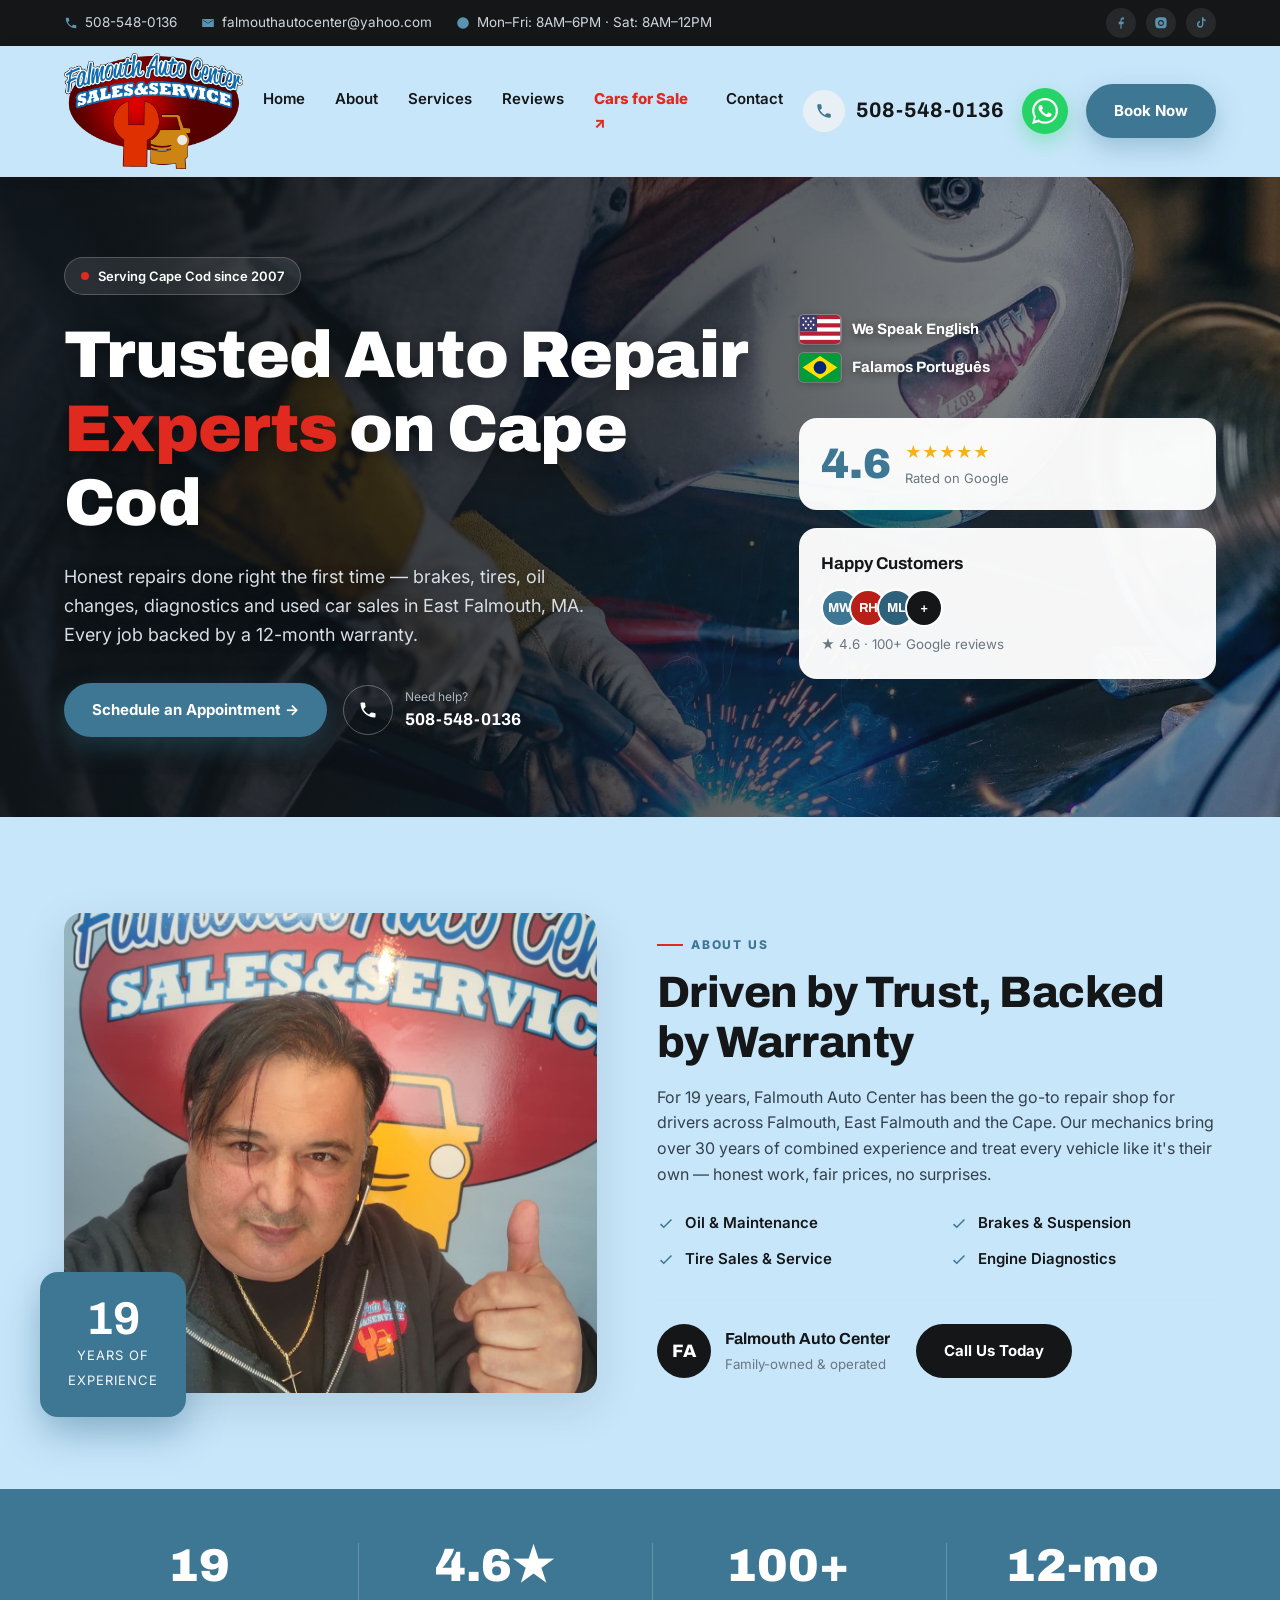
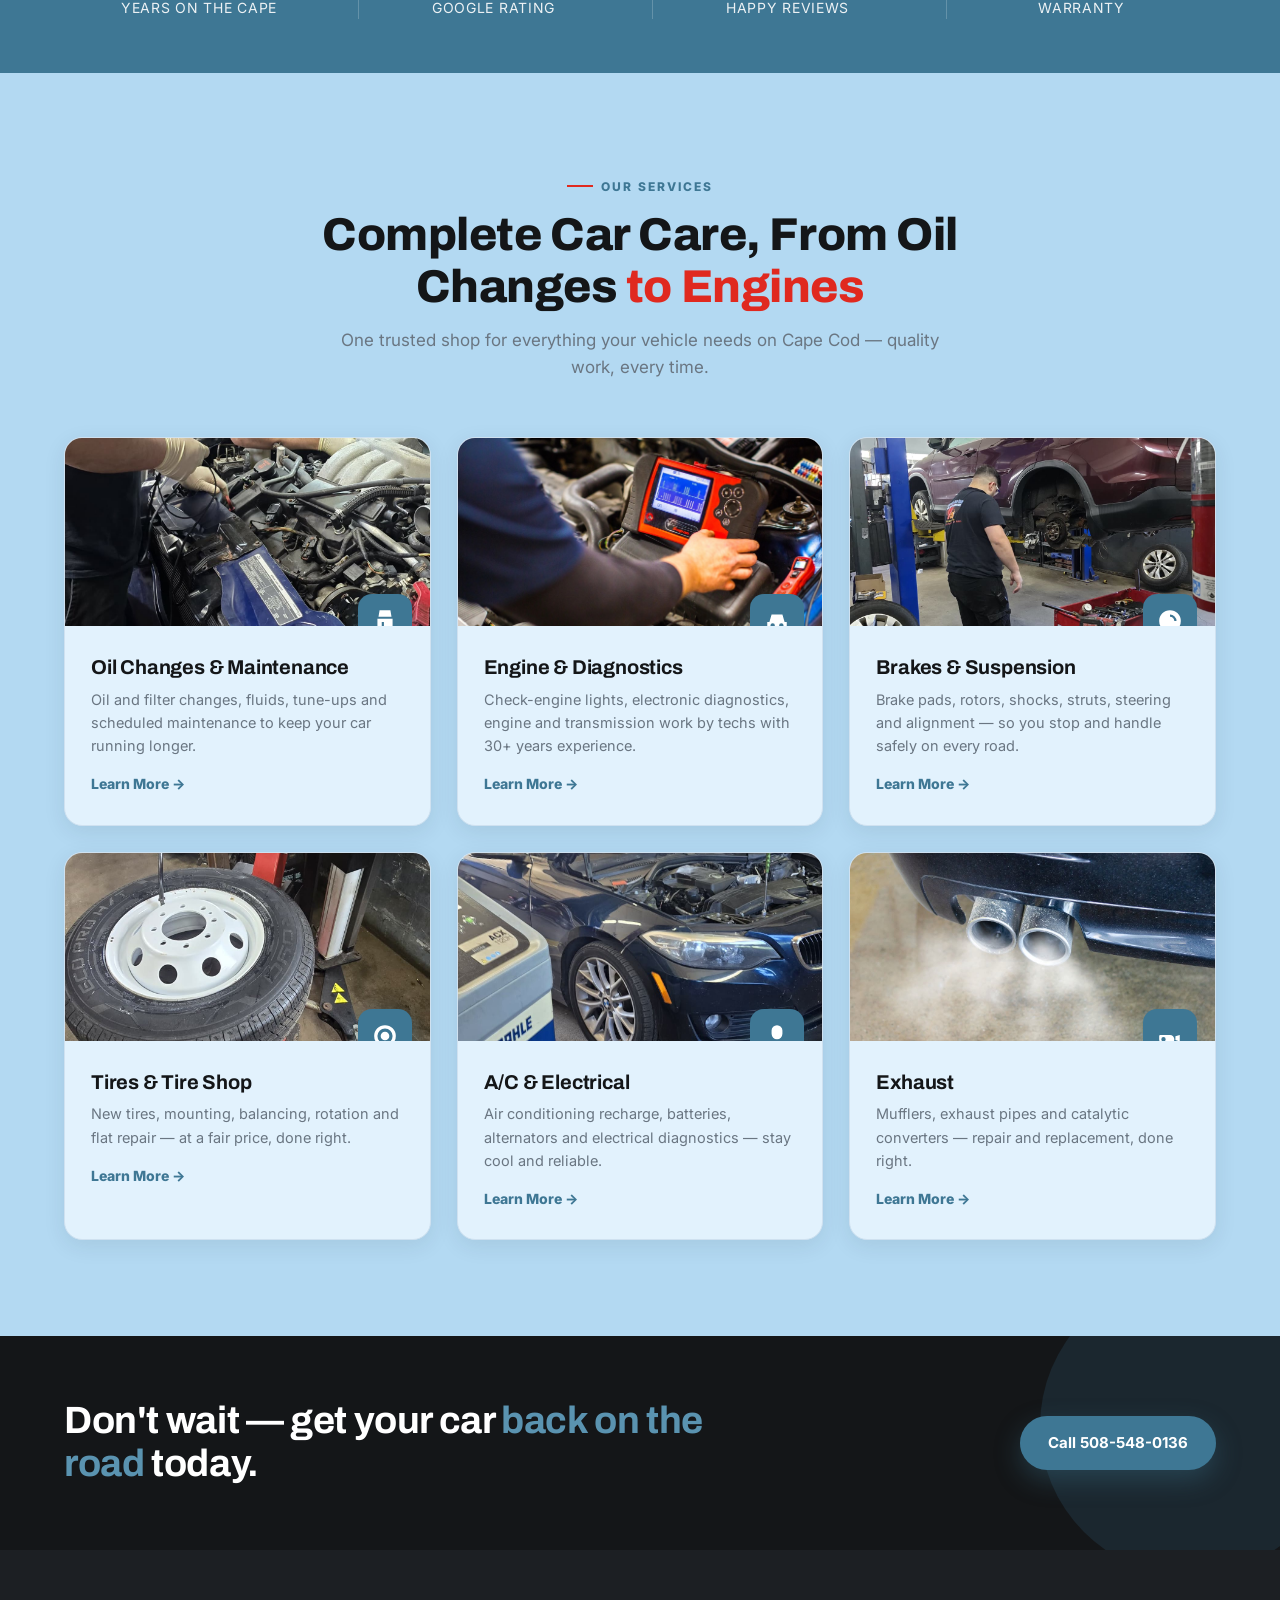
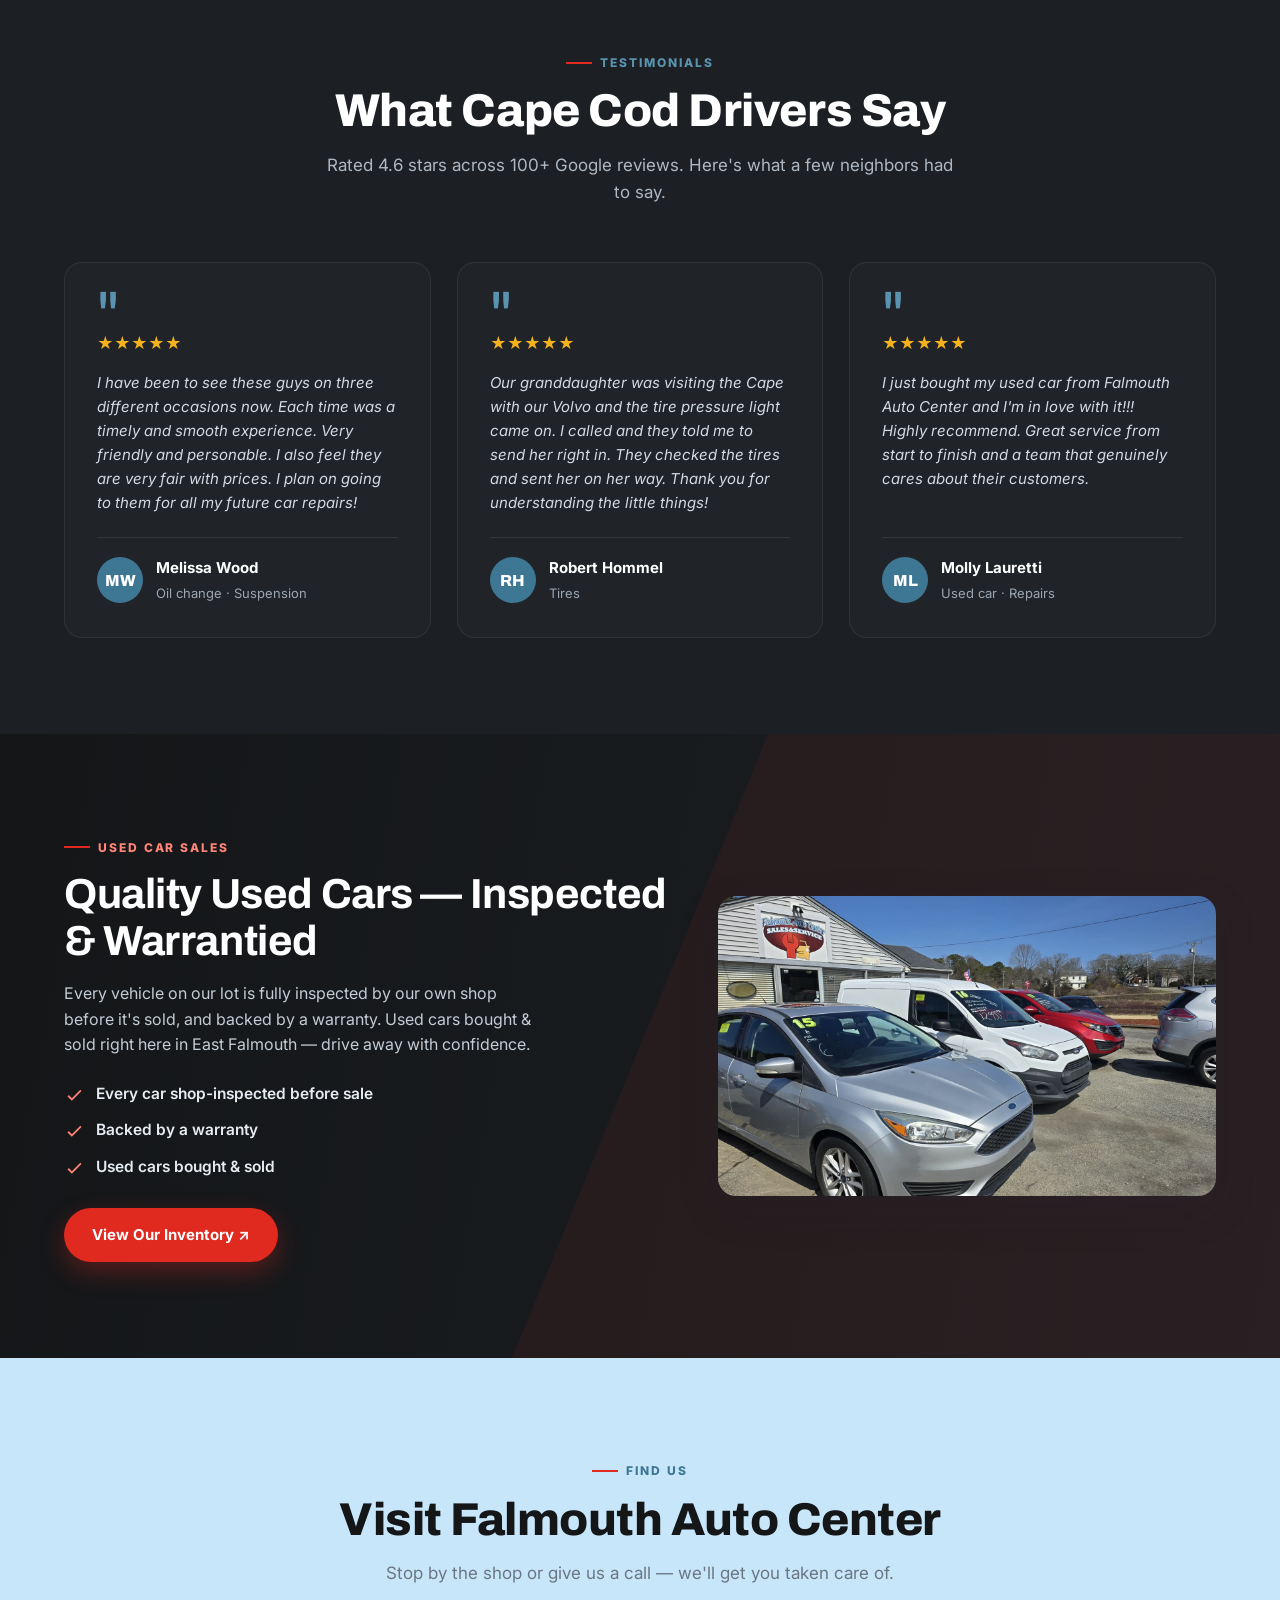
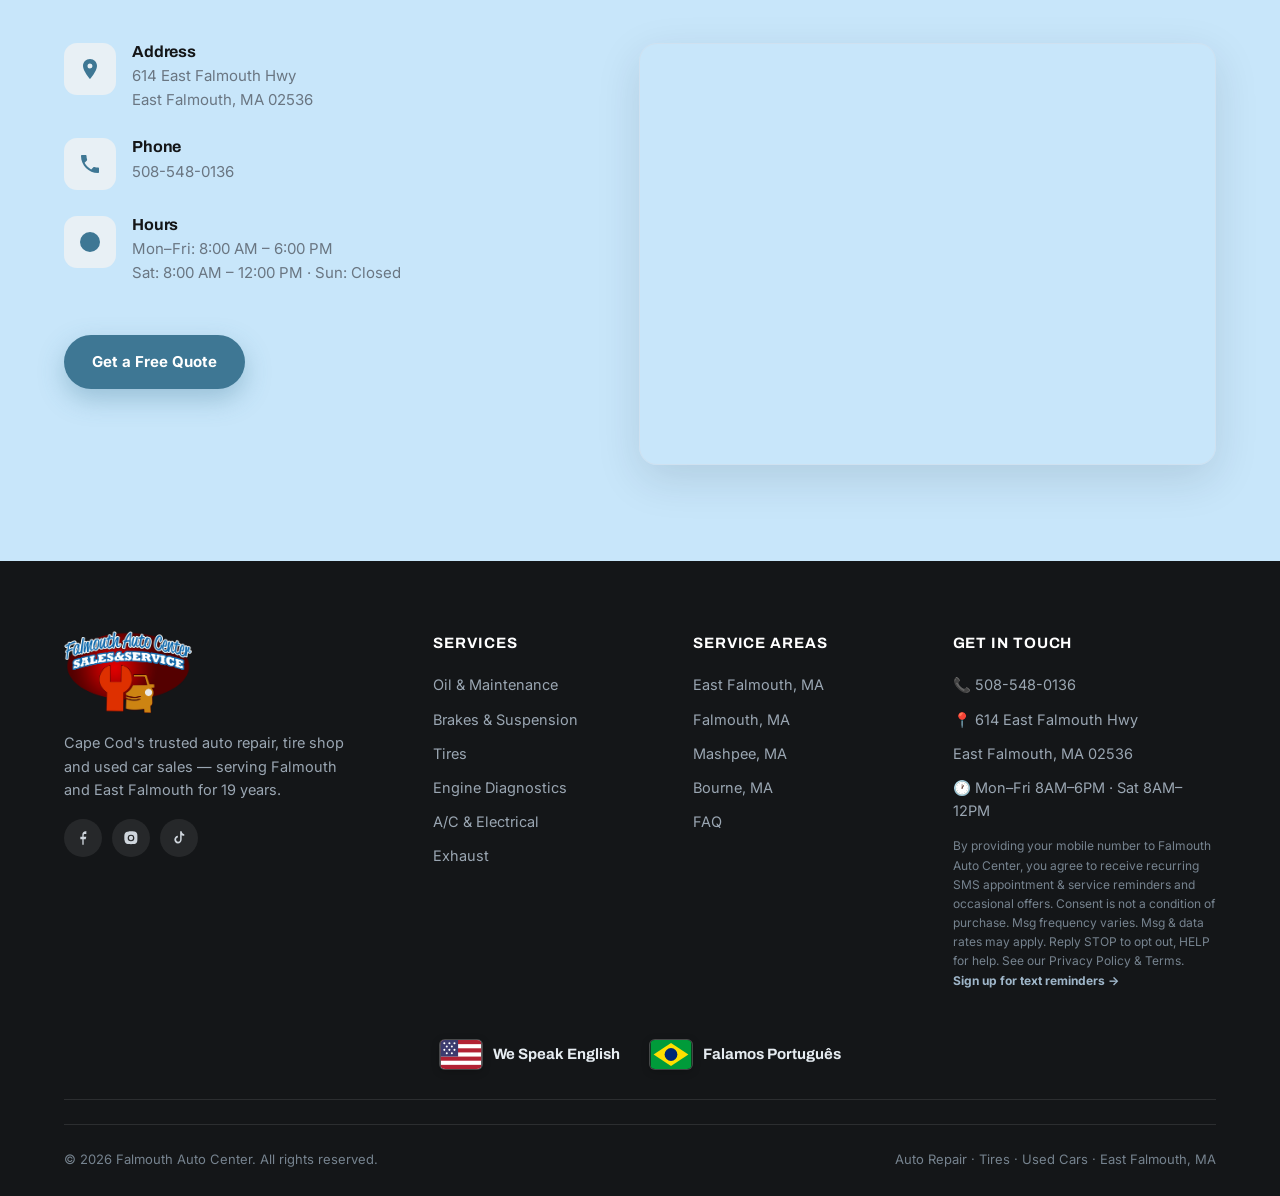
==== index.html @ c0f3a659 "feat: site completo — 6 paginas de servico + 4 de cidade + FAQ + schema/sameAs + menu mobile + redes" ====
<!DOCTYPE html>
<html lang="en">
<head>
<meta charset="UTF-8">
<meta name="viewport" content="width=device-width, initial-scale=1.0">
<title>Auto Repair in Falmouth & Cape Cod, MA | Falmouth Auto Center | Tires, Brakes, Oil Change</title>
<meta name="description" content="Trusted auto repair in East Falmouth, MA for 19 years. Brakes, tires, oil changes, engine diagnostics, A/C & used car sales. 4.6★ with 100+ reviews. Every repair backed by a 12-month warranty. Call 508-548-0136.">
<link rel="canonical" href="https://falmouthautocenter.com/">
<link rel="icon" type="image/png" href="/images/logo-old.png">
<link rel="apple-touch-icon" href="/images/logo-old.png">
<meta name="robots" content="index, follow">
<meta property="og:type" content="website">
<meta property="og:title" content="Falmouth Auto Center — Cape Cod's Trusted Auto Repair for 19 Years">
<meta property="og:description" content="Brakes, tires, oil changes, diagnostics & used cars in East Falmouth, MA. 4.6★, 100+ reviews, 12-month warranty.">
<meta property="og:image" content="https://falmouthautocenter.com/images/hero-engine.jpg">
<meta property="og:url" content="https://falmouthautocenter.com/">
<link rel="preconnect" href="https://fonts.googleapis.com">
<link rel="preconnect" href="https://fonts.gstatic.com" crossorigin>
<link href="https://fonts.googleapis.com/css2?family=Inter:wght@400;500;600;700&family=Archivo:wght@600;700;800;900&display=swap" rel="stylesheet">

<!-- Schema LocalBusiness/AutoRepair expandido. sameAs fica COMENTADO ate termos as URLs reais dos perfis. -->
<script type="application/ld+json">
{
  "@context": "https://schema.org",
  "@type": "AutoRepair",
  "@id": "https://falmouthautocenter.com/#business",
  "name": "Falmouth Auto Center",
  "legalName": "Falmouth Auto Center Inc",
  "url": "https://falmouthautocenter.com/",
  "logo": "https://falmouthautocenter.com/images/logo-old.png",
  "image": [
    "https://falmouthautocenter.com/images/shop-1.jpg",
    "https://falmouthautocenter.com/images/shop-2.jpg",
    "https://falmouthautocenter.com/images/hero-engine.jpg"
  ],
  "telephone": "+1-508-548-0136",
  "email": "falmouthautocenter@yahoo.com",
  "priceRange": "$$",
  "currenciesAccepted": "USD",
  "paymentAccepted": "Cash, Check, Credit Card",
  "address": {"@type":"PostalAddress","streetAddress":"614 East Falmouth Hwy","addressLocality":"East Falmouth","addressRegion":"MA","postalCode":"02536","addressCountry":"US"},
  "geo": {"@type":"GeoCoordinates","latitude":41.5762,"longitude":-70.5378},
  "hasMap": "https://www.google.com/maps?q=614+East+Falmouth+Hwy,+East+Falmouth,+MA+02536",
  "areaServed": [
    {"@type":"City","name":"East Falmouth"},
    {"@type":"City","name":"Falmouth"},
    {"@type":"City","name":"Mashpee"},
    {"@type":"City","name":"Bourne"},
    {"@type":"AdministrativeArea","name":"Cape Cod"}
  ],
  "openingHoursSpecification": [
    {"@type":"OpeningHoursSpecification","dayOfWeek":["Monday","Tuesday","Wednesday","Thursday","Friday"],"opens":"08:00","closes":"18:00"},
    {"@type":"OpeningHoursSpecification","dayOfWeek":"Saturday","opens":"08:00","closes":"12:00"}
  ],
  "aggregateRating": {"@type":"AggregateRating","ratingValue":"4.6","reviewCount":"100","bestRating":"5","worstRating":"1"},
  "sameAs": ["https://www.facebook.com/profile.php?id=100063505214688","https://www.instagram.com/falmouthautocenter/","https://www.tiktok.com/@falmouthautocenter"],
  "makesOffer": [
    {"@type":"Offer","itemOffered":{"@type":"Service","name":"Oil Changes & Maintenance","url":"https://falmouthautocenter.com/services/oil-change-maintenance"}},
    {"@type":"Offer","itemOffered":{"@type":"Service","name":"Engine & Diagnostics","url":"https://falmouthautocenter.com/services/engine-diagnostics"}},
    {"@type":"Offer","itemOffered":{"@type":"Service","name":"Brake & Suspension Repair","url":"https://falmouthautocenter.com/services/brakes-suspension"}},
    {"@type":"Offer","itemOffered":{"@type":"Service","name":"Tires & Tire Shop","url":"https://falmouthautocenter.com/services/tires"}},
    {"@type":"Offer","itemOffered":{"@type":"Service","name":"A/C & Electrical","url":"https://falmouthautocenter.com/services/ac-electrical"}},
    {"@type":"Offer","itemOffered":{"@type":"Service","name":"Exhaust Repair","url":"https://falmouthautocenter.com/services/exhaust"}}
  ]
}
</script>

<style>
  :root{
    --steel:#3e7794; --steel-d:#2f6079; --steel-l:#5a93b0; --steel-soft:#e8f0f5;
    --ink:#141618; --ink-2:#1c1f23; --panel:#202428;
    --red:#e0291f; --red-d:#b81f17;
    --txt:#33404d; --mut:#6a7682; --line:#cfe1f0; --soft:#b3d9f2; --bg:#c8e6fa;
    --gold:#f6b21b;
    --shadow:0 14px 44px rgba(20,40,55,.13); --shadow-sm:0 6px 22px rgba(20,40,55,.09);
    --r:18px;
  }
  *{box-sizing:border-box;margin:0;padding:0}
  html{scroll-behavior:smooth}
  body{font-family:'Inter',-apple-system,Segoe UI,Roboto,Arial,sans-serif;color:var(--txt);line-height:1.6;background:var(--bg)}
  h1,h2,h3,h4{font-family:'Archivo','Inter',sans-serif;color:var(--ink);line-height:1.12;letter-spacing:-.01em}
  a{color:inherit;text-decoration:none}
  img{max-width:100%;display:block}
  .wrap{max-width:1200px;margin:0 auto;padding:0 24px}
  .btn{display:inline-flex;align-items:center;gap:9px;font-weight:700;font-size:15px;padding:15px 28px;border-radius:50px;cursor:pointer;border:none;transition:.2s;white-space:nowrap}
  .btn-steel{background:var(--steel);color:#fff;box-shadow:0 10px 26px rgba(62,119,148,.34)}
  .btn-steel:hover{background:var(--steel-d);transform:translateY(-2px)}
  .btn-red{background:var(--red);color:#fff;box-shadow:0 10px 26px rgba(224,41,31,.32)}
  .btn-red:hover{background:var(--red-d);transform:translateY(-2px)}
  .btn-ghost{background:transparent;color:#fff;border:1.5px solid rgba(255,255,255,.45)}
  .btn-ghost:hover{background:#fff;color:var(--ink)}
  .btn-dark{background:var(--ink);color:#fff}
  .btn-dark:hover{background:var(--ink-2);transform:translateY(-2px)}
  .eyebrow{display:inline-flex;align-items:center;gap:8px;color:var(--steel);font-weight:800;font-size:12px;letter-spacing:.16em;text-transform:uppercase;margin-bottom:14px}
  .eyebrow::before{content:"";width:26px;height:2px;background:var(--red);display:inline-block}
  section{padding:96px 0}
  .sec-head{max-width:640px;margin:0 auto 56px;text-align:center}
  .sec-head .eyebrow{justify-content:center}
  .sec-head h2{font-size:clamp(30px,4.2vw,46px);font-weight:800;margin-bottom:14px}
  .sec-head p{color:var(--mut);font-size:17px}
  .hl{color:var(--red)}

  /* TOP BAR */
  .topbar{background:var(--ink);color:#cfd6dd;font-size:13.5px}
  .topbar .wrap{display:flex;justify-content:space-between;align-items:center;height:46px;flex-wrap:wrap}
  .topbar .tb-left{display:flex;gap:24px;align-items:center;flex-wrap:wrap}
  .topbar a{display:flex;align-items:center;gap:7px}
  .topbar a:hover{color:#fff}
  .topbar svg{fill:var(--steel-l)}
  .topbar .tb-right{display:flex;gap:10px}
  .topbar .tb-right a{width:30px;height:30px;border-radius:50%;background:rgba(255,255,255,.08);justify-content:center}
  .topbar .tb-right a:hover{background:var(--steel)}
  .lang-stack{display:flex;flex-direction:column;gap:9px;margin-bottom:18px}
  .lang{display:inline-flex;align-items:center;gap:11px;font-weight:700;font-size:15px;font-family:'Archivo','Inter',sans-serif}
  .lang .flag{width:42px;height:29px;border-radius:5px;display:block;box-shadow:0 2px 8px rgba(0,0,0,.25),0 0 0 1px rgba(255,255,255,.25);flex-shrink:0}
  .hero-langs .lang{color:#fff;text-shadow:0 2px 10px rgba(0,0,0,.5)}
  .foot-langs{display:flex;gap:30px;justify-content:center;flex-wrap:wrap;padding:6px 0 30px;border-bottom:1px solid rgba(255,255,255,.1);margin-bottom:24px}
  .foot-langs .lang{color:#e6ecf1}

  /* HEADER */
  header{position:sticky;top:0;z-index:60;background:var(--bg);border-bottom:1px solid var(--line);box-shadow:0 2px 16px rgba(20,40,55,.04)}
  .nav{display:flex;align-items:center;justify-content:space-between;height:130px;gap:20px}
  .brand img{height:116px;width:auto}
  .nav-links{display:flex;gap:30px;font-weight:600;font-size:15px}
  .nav-links a{color:var(--ink);transition:.15s;position:relative}
  .nav-links a:hover{color:var(--steel)}
  .nav-links a.sale{color:var(--red);font-weight:800}
  .nav-cta{display:flex;align-items:center;gap:18px}
  .phone-top{display:flex;align-items:center;gap:11px}
  .phone-top .pi{width:42px;height:42px;border-radius:50%;background:var(--steel-soft);display:flex;align-items:center;justify-content:center}
  .phone-top .pi svg{fill:var(--steel)}
  .phone-top b{color:var(--ink);font-size:21px;font-family:'Archivo';white-space:nowrap}
  .wa-btn{display:flex;align-items:center;justify-content:center;width:46px;height:46px;border-radius:50%;background:#25d366;box-shadow:0 8px 20px rgba(37,211,102,.35);transition:.2s;flex-shrink:0}
  .wa-btn:hover{background:#1ebe5b;transform:translateY(-2px)}
  .wa-btn svg{fill:#fff;width:26px;height:26px}

  /* HAMBURGER + MOBILE MENU */
  .burger{display:none;flex-direction:column;gap:5px;background:none;border:none;cursor:pointer;padding:9px;margin-left:4px}
  .burger span{width:26px;height:3px;background:var(--ink);border-radius:2px;transition:.25s}
  .burger[aria-expanded="true"] span:nth-child(1){transform:translateY(8px) rotate(45deg)}
  .burger[aria-expanded="true"] span:nth-child(2){opacity:0}
  .burger[aria-expanded="true"] span:nth-child(3){transform:translateY(-8px) rotate(-45deg)}
  .mobile-menu{display:none;flex-direction:column;background:var(--bg);border-top:1px solid var(--line);padding:8px 24px 20px}
  .mobile-menu a{padding:14px 2px;font-weight:600;font-size:16px;color:var(--ink);border-bottom:1px solid var(--line)}
  .mobile-menu a.sale{color:var(--red);font-weight:800}
  .mobile-menu a.btn{border-bottom:none;justify-content:center;margin-top:14px;color:#fff}
  .mobile-menu.open{display:flex}

  /* HERO */
  .hero{position:relative;background:var(--ink);color:#fff;overflow:hidden;padding:0}
  .hero-bg{position:absolute;inset:0;background:url('images/hero-engine.jpg') center/cover no-repeat}
  .hero-bg::after{content:"";position:absolute;inset:0;background:linear-gradient(95deg,rgba(15,20,24,.92) 0%,rgba(15,20,24,.74) 48%,rgba(15,20,24,.40) 100%)}
  .hero .wrap{position:relative;z-index:2;display:grid;grid-template-columns:1.25fr .75fr;gap:40px;align-items:center;min-height:640px;padding-top:70px;padding-bottom:70px}
  .hero-badge{display:inline-flex;align-items:center;gap:9px;background:rgba(255,255,255,.1);border:1px solid rgba(255,255,255,.2);padding:8px 16px;border-radius:50px;font-size:13px;font-weight:600;margin-bottom:24px}
  .hero-badge .dot{width:8px;height:8px;border-radius:50%;background:var(--red)}
  .hero h1{color:#fff;font-size:clamp(38px,5.6vw,66px);font-weight:900;margin-bottom:22px;text-shadow:0 4px 20px rgba(0,0,0,.4)}
  .hero p.lead{font-size:18px;color:#d7dee5;max-width:540px;margin-bottom:34px;text-shadow:0 2px 12px rgba(0,0,0,.4)}
  .hero-actions{display:flex;gap:16px;align-items:center;flex-wrap:wrap}
  .hero-help{display:flex;align-items:center;gap:12px}
  .hero-help .pi{width:50px;height:50px;border-radius:50%;border:1.5px solid rgba(255,255,255,.3);display:flex;align-items:center;justify-content:center}
  .hero-help .pi svg{fill:#fff}
  .hero-help small{display:block;color:#aeb8c2;font-size:12px}
  .hero-help b{display:block;color:#fff;font-size:17px;font-family:'Archivo'}
  .hero-cards{display:flex;flex-direction:column;gap:18px}
  .float-card{background:rgba(255,255,255,.96);color:var(--ink);border-radius:var(--r);padding:22px;box-shadow:var(--shadow)}
  .fc-rating{display:flex;align-items:center;gap:14px}
  .fc-rating .big{font-family:'Archivo';font-size:42px;font-weight:900;color:var(--steel);line-height:1}
  .fc-rating .stars{color:var(--gold);font-size:16px}
  .fc-rating small{color:var(--mut);font-size:13px;display:block;margin-top:2px}
  .fc-happy b{font-family:'Archivo';font-size:17px}
  .fc-avatars{display:flex;margin:12px 0 4px}
  .fc-avatars span{width:38px;height:38px;border-radius:50%;border:2px solid #fff;margin-left:-10px;display:flex;align-items:center;justify-content:center;color:#fff;font-weight:700;font-size:13px;font-family:'Archivo'}
  .fc-avatars span:first-child{margin-left:0}

  /* ABOUT */
  .about-grid{display:grid;grid-template-columns:1fr 1.05fr;gap:60px;align-items:center}
  .about-img-wrap{position:relative}
  .about-img-wrap img{border-radius:var(--r);width:100%;height:480px;object-fit:cover;box-shadow:var(--shadow)}
  .exp-badge{position:absolute;left:-24px;bottom:-24px;background:var(--steel);color:#fff;border-radius:var(--r);padding:24px 28px;text-align:center;box-shadow:0 16px 38px rgba(62,119,148,.45)}
  .exp-badge b{font-family:'Archivo';font-size:46px;display:block;line-height:1}
  .exp-badge span{font-size:13px;text-transform:uppercase;letter-spacing:.08em;opacity:.95}
  .about-txt h2{font-size:clamp(30px,3.8vw,44px);font-weight:800;margin-bottom:18px}
  .about-txt>p{color:var(--txt);margin-bottom:24px;font-size:16px}
  .feat-2col{display:grid;grid-template-columns:1fr 1fr;gap:12px 28px;margin-bottom:28px}
  .feat-2col li{display:flex;align-items:center;gap:10px;list-style:none;font-weight:600;color:var(--ink);font-size:15px}
  .feat-2col svg{fill:var(--steel);flex-shrink:0}
  .about-foot{display:flex;align-items:center;gap:26px;flex-wrap:wrap;padding-top:24px;border-top:1px solid var(--line)}
  .owner{display:flex;align-items:center;gap:14px}
  .owner .oi{width:54px;height:54px;border-radius:50%;background:var(--ink);color:#fff;display:flex;align-items:center;justify-content:center;font-family:'Archivo';font-weight:800;font-size:18px}
  .owner b{display:block;color:var(--ink);font-family:'Archivo'}
  .owner small{color:var(--mut)}

  /* STATS */
  .stats{background:var(--steel);color:#fff;padding:54px 0}
  .stats .wrap{display:grid;grid-template-columns:repeat(4,1fr);gap:24px;text-align:center}
  .stats .s b{font-family:'Archivo';font-size:46px;font-weight:900;display:block;line-height:1}
  .stats .s span{font-size:14px;opacity:.9;margin-top:8px;display:block;text-transform:uppercase;letter-spacing:.05em}
  .stats .s+.s{border-left:1px solid rgba(255,255,255,.2)}

  /* SERVICES */
  .services{background:var(--soft)}
  .grid-3{display:grid;grid-template-columns:repeat(auto-fit,minmax(330px,1fr));gap:26px}
  .svc{background:#e2f2fd;border-radius:var(--r);overflow:hidden;box-shadow:var(--shadow-sm);transition:.22s;border:1px solid var(--line)}
  .svc:hover{transform:translateY(-7px);box-shadow:var(--shadow);border-color:transparent}
  .svc .ph{height:188px;background:var(--steel-soft);position:relative;overflow:hidden}
  .svc .ph img{width:100%;height:100%;object-fit:cover;transition:.4s}
  .svc:hover .ph img{transform:scale(1.06)}
  .svc .ph .ic{position:absolute;right:18px;bottom:-22px;width:54px;height:54px;border-radius:14px;background:var(--steel);display:flex;align-items:center;justify-content:center;box-shadow:0 8px 20px rgba(62,119,148,.4)}
  .svc .ph .ic svg{fill:#fff;width:26px;height:26px}
  .svc .bd{padding:30px 26px 28px}
  .svc h3{font-size:20px;margin-bottom:9px}
  .svc p{color:var(--mut);font-size:14.5px;margin-bottom:14px}
  .svc .more{color:var(--steel);font-weight:800;font-size:14px;display:inline-flex;align-items:center;gap:6px}
  .svc.noimg .bd{padding-top:30px}
  .svc-icon{display:grid;grid-template-columns:repeat(3,1fr);gap:26px;margin-top:26px}
  .svc-mini{background:#fff;border:1px solid var(--line);border-radius:var(--r);padding:28px;display:flex;gap:16px;align-items:flex-start;transition:.2s}
  .svc-mini:hover{box-shadow:var(--shadow-sm);transform:translateY(-4px)}
  .svc-mini .mi{width:50px;height:50px;border-radius:12px;background:var(--steel-soft);display:flex;align-items:center;justify-content:center;flex-shrink:0}
  .svc-mini .mi svg{fill:var(--steel);width:26px;height:26px}
  .svc-mini h3{font-size:18px;margin-bottom:6px}
  .svc-mini p{color:var(--mut);font-size:14px}

  /* CTA BAND */
  .cta-band{background:var(--ink);color:#fff;position:relative;overflow:hidden}
  .cta-band::before{content:"";position:absolute;right:-60px;top:-60px;width:300px;height:300px;border-radius:50%;background:var(--steel);opacity:.18}
  .cta-band .wrap{position:relative;z-index:2;display:flex;justify-content:space-between;align-items:center;gap:30px;flex-wrap:wrap}
  .cta-band h2{color:#fff;font-size:clamp(26px,3.4vw,38px);max-width:640px}
  .cta-band .hl{color:var(--steel-l)}

  /* REVIEWS */
  .reviews{background:var(--ink-2);color:#fff}
  .reviews h2{color:#fff}
  .reviews .sec-head p{color:#aeb8c2}
  .rev-grid{display:grid;grid-template-columns:repeat(3,1fr);gap:26px}
  .rev{background:var(--panel);border:1px solid rgba(255,255,255,.07);border-radius:var(--r);padding:32px;display:flex;flex-direction:column}
  .rev .q{color:var(--steel-l);font-family:'Archivo';font-size:60px;line-height:.6;height:30px}
  .rev .stars{color:var(--gold);margin:6px 0 14px}
  .rev p{color:#d3dae2;font-size:15px;font-style:italic;margin-bottom:22px;flex:1}
  .rev .who{display:flex;align-items:center;gap:13px;border-top:1px solid rgba(255,255,255,.08);padding-top:18px}
  .rev .av{width:46px;height:46px;border-radius:50%;background:var(--steel);color:#fff;display:flex;align-items:center;justify-content:center;font-weight:800;font-family:'Archivo'}
  .rev .who b{display:block;color:#fff;font-size:15px}
  .rev .who small{color:#9aa6b2;font-size:13px}

  /* CARS FOR SALE BANNER */
  .sale-band{background:linear-gradient(100deg,var(--ink),var(--ink-2));color:#fff;position:relative;overflow:hidden}
  .sale-band .wrap{display:grid;grid-template-columns:1.1fr .9fr;gap:46px;align-items:center}
  .sale-band .stripe{position:absolute;inset:0;background:var(--red);opacity:.07;clip-path:polygon(60% 0,100% 0,100% 100%,40% 100%)}
  .sale-txt{position:relative;z-index:2}
  .sale-txt .eyebrow{color:#ff8478}
  .sale-txt .eyebrow::before{background:var(--red)}
  .sale-txt h2{color:#fff;font-size:clamp(28px,3.6vw,42px);margin-bottom:16px}
  .sale-txt p{color:#c3ccd5;font-size:16px;margin-bottom:24px;max-width:480px}
  .sale-feats{list-style:none;margin:0 0 28px;padding:0}
  .sale-feats li{display:flex;align-items:center;gap:11px;color:#e6ecf1;font-weight:600;font-size:15.5px;margin-bottom:12px}
  .sale-feats svg{fill:#ff8478;flex-shrink:0;width:21px;height:21px}
  .sale-img{position:relative;z-index:2}
  .sale-img img{border-radius:var(--r);height:300px;width:100%;object-fit:cover;box-shadow:var(--shadow)}

  /* CONTACT */
  .contact-grid{display:grid;grid-template-columns:1fr 1.1fr;gap:50px}
  .info-row{display:flex;gap:16px;margin-bottom:26px}
  .info-row .ic{width:52px;height:52px;border-radius:13px;background:var(--steel-soft);display:flex;align-items:center;justify-content:center;flex-shrink:0}
  .info-row .ic svg{fill:var(--steel)}
  .info-row h4{font-size:16px;color:var(--ink);margin-bottom:3px}
  .info-row p,.info-row a{color:var(--mut);font-size:15px}
  .info-row a:hover{color:var(--steel)}
  .map-box{border-radius:var(--r);overflow:hidden;box-shadow:var(--shadow);min-height:420px;border:1px solid var(--line)}
  .map-box iframe{width:100%;height:100%;min-height:420px;border:0;display:block}
  .hours-note{background:#fff7ed;border:1px solid #fde4c4;color:#92400e;font-size:13px;padding:10px 14px;border-radius:10px;margin-top:14px}

  /* FOOTER */
  footer{background:var(--ink);color:#9aa6b2;padding:70px 0 26px;font-size:14.5px}
  .foot-grid{display:grid;grid-template-columns:1.5fr 1fr 1fr 1.2fr;gap:40px;margin-bottom:44px}
  .foot-brand img{height:82px;margin-bottom:18px}
  .foot-brand p{max-width:280px}
  .foot-social{display:flex;gap:10px;margin-top:18px}
  .foot-social a{width:38px;height:38px;border-radius:50%;background:rgba(255,255,255,.08);display:flex;align-items:center;justify-content:center}
  .foot-social a:hover{background:var(--steel)}
  .foot-social svg{fill:#cfd6dd}
  footer h5{color:#fff;font-size:15px;text-transform:uppercase;letter-spacing:.06em;margin-bottom:18px;font-family:'Archivo'}
  footer ul{list-style:none}
  footer ul li{margin-bottom:11px}
  footer a:hover{color:#fff}
  footer .sale-link{color:#ff8478;font-weight:700}
  .foot-bottom{border-top:1px solid rgba(255,255,255,.1);padding-top:24px;display:flex;justify-content:space-between;flex-wrap:wrap;gap:10px;font-size:13px;color:#76838f}
  .sms-note{font-size:12px;color:#76838f;margin-top:14px;max-width:300px}

  @media(max-width:980px){
    .nav-links{display:none}
    .burger{display:flex}
    .nav{height:96px}
    .brand img{height:76px}
    .hero .wrap{grid-template-columns:1fr;min-height:auto}
    .hero-cards{flex-direction:row;flex-wrap:wrap}
    .float-card{flex:1;min-width:220px}
    .about-grid,.contact-grid,.sale-band .wrap{grid-template-columns:1fr;gap:40px}
    .exp-badge{left:auto;right:20px;bottom:-20px}
    .grid-3,.svc-icon,.rev-grid{grid-template-columns:1fr 1fr}
    .stats .wrap{grid-template-columns:1fr 1fr;gap:34px 24px}
    .stats .s+.s{border-left:none}
    .foot-grid{grid-template-columns:1fr 1fr}
    section{padding:68px 0}
  }
  @media(max-width:620px){
    .topbar .tb-left{gap:14px;font-size:12px}
    .nav-cta .phone-top b{font-size:18px}
    .grid-3,.svc-icon,.rev-grid,.foot-grid{grid-template-columns:1fr}
    .stats .wrap{grid-template-columns:1fr 1fr}
    .cta-band .wrap{flex-direction:column;text-align:center}
  }
</style>
</head>
<body>

<!-- TOP BAR -->
<div class="topbar">
  <div class="wrap">
    <div class="tb-left">
      <a href="tel:+15085480136"><svg width="14" height="14" viewBox="0 0 24 24"><path d="M6.6 10.8c1.4 2.8 3.8 5.1 6.6 6.6l2.2-2.2c.3-.3.7-.4 1-.2 1.1.4 2.3.6 3.6.6.6 0 1 .4 1 1V20c0 .6-.4 1-1 1C10.6 21 3 13.4 3 4c0-.6.4-1 1-1h3.5c.6 0 1 .4 1 1 0 1.2.2 2.4.6 3.6.1.4 0 .8-.2 1l-2.3 2.2z"/></svg> 508-548-0136</a>
      <a href="mailto:falmouthautocenter@yahoo.com"><svg width="14" height="14" viewBox="0 0 24 24"><path d="M3 5h18a1 1 0 011 1v12a1 1 0 01-1 1H3a1 1 0 01-1-1V6a1 1 0 011-1zm9 7L4 7v1l8 5 8-5V7l-8 5z"/></svg> falmouthautocenter@yahoo.com</a>
      <span style="display:flex;align-items:center;gap:7px"><svg width="14" height="14" viewBox="0 0 24 24" fill="#5a93b0"><path d="M12 2a10 10 0 100 20 10 10 0 000-20zm1 10V6h-2v7l5 3 1-1.7-4-2.3z"/></svg> Mon–Fri: 8AM–6PM · Sat: 8AM–12PM</span>
    </div>
    <div class="tb-right">
      <a href="https://www.facebook.com/profile.php?id=100063505214688" target="_blank" rel="noopener" aria-label="Facebook"><svg width="14" height="14" viewBox="0 0 24 24" fill="#cfd6dd"><path d="M13 22v-8h3l1-4h-4V8c0-1 .3-2 2-2h2V2.2C18.5 2.1 17.3 2 16 2c-3 0-5 1.8-5 5.2V10H8v4h3v8z"/></svg></a>
      <a href="https://www.instagram.com/falmouthautocenter/" target="_blank" rel="noopener" aria-label="Instagram"><svg width="14" height="14" viewBox="0 0 24 24" fill="#cfd6dd"><path d="M12 2c2.7 0 3 0 4.1.1 1 0 1.7.2 2.3.5.6.2 1.1.5 1.6 1s.8 1 1 1.6c.3.6.5 1.3.5 2.3.1 1.1.1 1.4.1 4.1s0 3-.1 4.1c0 1-.2 1.7-.5 2.3-.2.6-.5 1.1-1 1.6s-1 .8-1.6 1c-.6.3-1.3.5-2.3.5-1.1.1-1.4.1-4.1.1s-3 0-4.1-.1c-1 0-1.7-.2-2.3-.5-.6-.2-1.1-.5-1.6-1s-.8-1-1-1.6c-.3-.6-.5-1.3-.5-2.3C2 15 2 14.7 2 12s0-3 .1-4.1c0-1 .2-1.7.5-2.3.2-.6.5-1.1 1-1.6s1-.8 1.6-1c.6-.3 1.3-.5 2.3-.5C9 2 9.3 2 12 2zm0 5a5 5 0 100 10 5 5 0 000-10zm0 8.2a3.2 3.2 0 110-6.4 3.2 3.2 0 010 6.4zM17.8 7a1.2 1.2 0 11-2.4 0 1.2 1.2 0 012.4 0z"/></svg></a>
      <a href="https://www.tiktok.com/@falmouthautocenter" target="_blank" rel="noopener" aria-label="TikTok"><svg width="14" height="14" viewBox="0 0 24 24" fill="#cfd6dd"><path d="M16 2c.3 2.3 1.6 4 3.9 4.2v2.6c-1.4 0-2.7-.4-3.9-1.1v6.6c0 3.3-2.4 5.9-5.6 5.9S5 17.6 5 14.3c0-3.1 2.3-5.6 5.3-5.8v2.7c-1.5.2-2.6 1.4-2.6 3.1 0 1.8 1.3 3.2 3 3.2s3-1.4 3-3.4V2h2.3z"/></svg></a>
    </div>
  </div>
</div>

<!-- HEADER -->
<header>
  <div class="wrap nav">
    <a href="/" class="brand"><img src="images/logo-old.png" alt="Falmouth Auto Center — Sales & Service logo"></a>
    <nav class="nav-links">
      <a href="/">Home</a>
      <a href="#about">About</a>
      <a href="#services">Services</a>
      <a href="#reviews">Reviews</a>
      <a href="https://www.falmouthautocentersales.com/" target="_blank" rel="noopener" class="sale">Cars for Sale ↗</a>
      <a href="#contact">Contact</a>
    </nav>
    <div class="nav-cta">
      <a href="tel:+15085480136" class="phone-top"><span class="pi"><svg width="18" height="18" viewBox="0 0 24 24"><path d="M6.6 10.8c1.4 2.8 3.8 5.1 6.6 6.6l2.2-2.2c.3-.3.7-.4 1-.2 1.1.4 2.3.6 3.6.6.6 0 1 .4 1 1V20c0 .6-.4 1-1 1C10.6 21 3 13.4 3 4c0-.6.4-1 1-1h3.5c.6 0 1 .4 1 1 0 1.2.2 2.4.6 3.6.1.4 0 .8-.2 1l-2.3 2.2z"/></svg></span><b>508-548-0136</b></a>
      <a href="https://wa.me/15085480136" target="_blank" rel="noopener" class="wa-btn" aria-label="Chat on WhatsApp"><svg viewBox="0 0 24 24"><path d="M.057 24l1.687-6.163a11.867 11.867 0 01-1.587-5.946C.16 5.335 5.495 0 12.05 0a11.817 11.817 0 018.413 3.488 11.824 11.824 0 013.48 8.414c-.003 6.557-5.338 11.892-11.893 11.892a11.9 11.9 0 01-5.688-1.448L.057 24zm6.597-3.807c1.676.995 3.276 1.591 5.392 1.592 5.448 0 9.886-4.434 9.889-9.885.002-5.462-4.415-9.89-9.881-9.892-5.452 0-9.887 4.434-9.889 9.884a9.86 9.86 0 001.51 5.26l-.999 3.648 3.737-.981.741.374zm11.387-5.464c-.074-.124-.272-.198-.57-.347-.297-.149-1.758-.868-2.031-.967-.272-.099-.47-.149-.669.149-.198.297-.768.967-.941 1.165-.173.198-.347.223-.644.074-.297-.149-1.255-.462-2.39-1.475-.883-.788-1.48-1.761-1.653-2.059-.173-.297-.018-.458.13-.606.134-.133.297-.347.446-.521.151-.172.2-.296.3-.495.099-.198.05-.372-.025-.521-.075-.148-.669-1.611-.916-2.206-.242-.579-.487-.501-.669-.51l-.57-.01c-.198 0-.52.074-.792.372s-1.04 1.016-1.04 2.479 1.065 2.876 1.213 3.074c.149.198 2.096 3.2 5.077 4.487.709.306 1.262.489 1.694.626.712.226 1.36.194 1.872.118.571-.085 1.758-.719 2.006-1.413.248-.695.248-1.29.173-1.414z"/></svg></a>
      <a href="/contact" class="btn btn-steel">Book Now</a>
      <button class="burger" aria-label="Open menu" aria-expanded="false"><span></span><span></span><span></span></button>
    </div>
  </div>
  <div class="mobile-menu" id="mobileMenu">
    <a href="/">Home</a>
    <a href="#about">About</a>
    <a href="#services">Services</a>
    <a href="#reviews">Reviews</a>
    <a href="https://www.falmouthautocentersales.com/" target="_blank" rel="noopener" class="sale">Cars for Sale ↗</a>
    <a href="#contact">Contact</a>
    <a href="/contact" class="btn btn-steel">Book Now</a>
  </div>
</header>

<!-- HERO -->
<section class="hero">
  <div class="hero-bg"></div>
  <div class="wrap">
    <div class="hero-main">
      <div class="hero-badge"><span class="dot"></span> Serving Cape Cod since 2007</div>
      <h1>Trusted Auto Repair <span class="hl">Experts</span> on Cape Cod</h1>
      <p class="lead">Honest repairs done right the first time — brakes, tires, oil changes, diagnostics and used car sales in East Falmouth, MA. Every job backed by a 12-month warranty.</p>
      <div class="hero-actions">
        <a href="/contact" class="btn btn-steel">Schedule an Appointment →</a>
        <div class="hero-help">
          <a href="tel:+15085480136" class="pi"><svg width="20" height="20" viewBox="0 0 24 24"><path d="M6.6 10.8c1.4 2.8 3.8 5.1 6.6 6.6l2.2-2.2c.3-.3.7-.4 1-.2 1.1.4 2.3.6 3.6.6.6 0 1 .4 1 1V20c0 .6-.4 1-1 1C10.6 21 3 13.4 3 4c0-.6.4-1 1-1h3.5c.6 0 1 .4 1 1 0 1.2.2 2.4.6 3.6.1.4 0 .8-.2 1l-2.3 2.2z"/></svg></a>
          <span><small>Need help?</small><b>508-548-0136</b></span>
        </div>
      </div>
    </div>
    <div class="hero-cards">
      <div class="lang-stack hero-langs">
        <span class="lang"><svg class="flag" viewBox="0 0 28 20" aria-label="USA"><rect width="28" height="20" fill="#fff"/><rect y="0" width="28" height="2.86" fill="#b22234"/><rect y="5.71" width="28" height="2.86" fill="#b22234"/><rect y="11.43" width="28" height="2.86" fill="#b22234"/><rect y="17.14" width="28" height="2.86" fill="#b22234"/><rect width="12" height="11.43" fill="#3c3b6e"/><g fill="#fff"><circle cx="2.5" cy="2.2" r=".7"/><circle cx="6" cy="2.2" r=".7"/><circle cx="9.5" cy="2.2" r=".7"/><circle cx="4.2" cy="4.5" r=".7"/><circle cx="7.7" cy="4.5" r=".7"/><circle cx="2.5" cy="6.8" r=".7"/><circle cx="6" cy="6.8" r=".7"/><circle cx="9.5" cy="6.8" r=".7"/><circle cx="4.2" cy="9.1" r=".7"/><circle cx="7.7" cy="9.1" r=".7"/></g></svg> We Speak English</span>
        <span class="lang"><svg class="flag" viewBox="0 0 28 20" aria-label="Brasil"><rect width="28" height="20" fill="#009b3a"/><polygon points="14,2 26,10 14,18 2,10" fill="#ffdf00"/><circle cx="14" cy="10" r="4.4" fill="#002776"/></svg> Falamos Português</span>
      </div>
      <div class="float-card">
        <div class="fc-rating">
          <div class="big">4.6</div>
          <div><div class="stars">★★★★★</div><small>Rated on Google</small></div>
        </div>
      </div>
      <div class="float-card fc-happy">
        <b>Happy Customers</b>
        <div class="fc-avatars">
          <span style="background:#3e7794">MW</span>
          <span style="background:#b81f17">RH</span>
          <span style="background:#2f6079">ML</span>
          <span style="background:#141618">+</span>
        </div>
        <small style="color:var(--mut)">★ 4.6 · 100+ Google reviews</small>
      </div>
    </div>
  </div>
</section>

<!-- ABOUT -->
<section id="about">
  <div class="wrap about-grid">
    <div class="about-img-wrap">
      <img src="images/shop-2.jpg" alt="Owner of Falmouth Auto Center in East Falmouth, MA">
      <div class="exp-badge"><b>19</b><span>Years of<br>Experience</span></div>
    </div>
    <div class="about-txt">
      <div class="eyebrow">About Us</div>
      <h2>Driven by Trust, Backed by Warranty</h2>
      <p>For 19 years, Falmouth Auto Center has been the go-to repair shop for drivers across Falmouth, East Falmouth and the Cape. Our mechanics bring over 30 years of combined experience and treat every vehicle like it's their own — honest work, fair prices, no surprises.</p>
      <ul class="feat-2col">
        <li><svg width="18" height="18" viewBox="0 0 24 24"><path d="M9 16.2l-3.5-3.5L4 14.2 9 19l11-11-1.4-1.4z"/></svg> Oil & Maintenance</li>
        <li><svg width="18" height="18" viewBox="0 0 24 24"><path d="M9 16.2l-3.5-3.5L4 14.2 9 19l11-11-1.4-1.4z"/></svg> Brakes & Suspension</li>
        <li><svg width="18" height="18" viewBox="0 0 24 24"><path d="M9 16.2l-3.5-3.5L4 14.2 9 19l11-11-1.4-1.4z"/></svg> Tire Sales & Service</li>
        <li><svg width="18" height="18" viewBox="0 0 24 24"><path d="M9 16.2l-3.5-3.5L4 14.2 9 19l11-11-1.4-1.4z"/></svg> Engine Diagnostics</li>
      </ul>
      <div class="about-foot">
        <div class="owner">
          <div class="oi">FA</div>
          <div><b>Falmouth Auto Center</b><small>Family-owned & operated</small></div>
        </div>
        <a href="tel:+15085480136" class="btn btn-dark">Call Us Today</a>
      </div>
    </div>
  </div>
</section>

<!-- STATS -->
<div class="stats">
  <div class="wrap">
    <div class="s"><b>19</b><span>Years on the Cape</span></div>
    <div class="s"><b>4.6★</b><span>Google Rating</span></div>
    <div class="s"><b>100+</b><span>Happy Reviews</span></div>
    <div class="s"><b>12-mo</b><span>Warranty</span></div>
  </div>
</div>

<!-- SERVICES -->
<section class="services" id="services">
  <div class="wrap">
    <div class="sec-head">
      <div class="eyebrow">Our Services</div>
      <h2>Complete Car Care, From Oil Changes <span class="hl">to Engines</span></h2>
      <p>One trusted shop for everything your vehicle needs on Cape Cod — quality work, every time.</p>
    </div>
    <div class="grid-3">
      <div class="svc">
        <div class="ph"><img src="images/shop-1.jpg" alt="Oil change and maintenance service"><div class="ic"><svg viewBox="0 0 24 24"><path d="M7 2h10l1 6H6l1-6zm-2 8h14v10a2 2 0 01-2 2H7a2 2 0 01-2-2V10zm4 3v5h2v-5H9z"/></svg></div></div>
        <div class="bd"><h3>Oil Changes & Maintenance</h3><p>Oil and filter changes, fluids, tune-ups and scheduled maintenance to keep your car running longer.</p><a href="/services/oil-change-maintenance" class="more">Learn More →</a></div>
      </div>
      <div class="svc">
        <div class="ph"><img src="images/diag.jpg" alt="Engine diagnostics and repair"><div class="ic"><svg viewBox="0 0 24 24"><path d="M3 13h2l2-7h10l2 7h2v6h-2v-2H5v2H3v-6zm5 1a2 2 0 100 4 2 2 0 000-4zm8 0a2 2 0 100 4 2 2 0 000-4z"/></svg></div></div>
        <div class="bd"><h3>Engine & Diagnostics</h3><p>Check-engine lights, electronic diagnostics, engine and transmission work by techs with 30+ years experience.</p><a href="/services/engine-diagnostics" class="more">Learn More →</a></div>
      </div>
      <div class="svc">
        <div class="ph"><img src="images/brakes.jpg" alt="Brake and suspension repair at Falmouth Auto Center"><div class="ic"><svg viewBox="0 0 24 24"><path d="M12 2a10 10 0 100 20 10 10 0 000-20zm0 4a6 6 0 016 6h-2a4 4 0 00-4-4V6z"/></svg></div></div>
        <div class="bd"><h3>Brakes & Suspension</h3><p>Brake pads, rotors, shocks, struts, steering and alignment — so you stop and handle safely on every road.</p><a href="/services/brakes-suspension" class="more">Learn More →</a></div>
      </div>
      <div class="svc">
        <div class="ph"><img src="images/tires.jpg" alt="Tire mounting and balancing at Falmouth Auto Center"><div class="ic"><svg viewBox="0 0 24 24"><path d="M12 2a10 10 0 100 20 10 10 0 000-20zm0 3a7 7 0 110 14 7 7 0 010-14zm0 3a4 4 0 100 8 4 4 0 000-8z"/></svg></div></div>
        <div class="bd"><h3>Tires & Tire Shop</h3><p>New tires, mounting, balancing, rotation and flat repair — at a fair price, done right.</p><a href="/services/tires" class="more">Learn More →</a></div>
      </div>
      <div class="svc">
        <div class="ph"><img src="images/ac.jpg" alt="A/C recharge and electrical service at Falmouth Auto Center"><div class="ic"><svg viewBox="0 0 24 24"><path d="M12 2a5 5 0 00-5 5v3a5 5 0 0010 0V7a5 5 0 00-5-5zm-1 16h2v4h-2z"/></svg></div></div>
        <div class="bd"><h3>A/C & Electrical</h3><p>Air conditioning recharge, batteries, alternators and electrical diagnostics — stay cool and reliable.</p><a href="/services/ac-electrical" class="more">Learn More →</a></div>
      </div>
      <div class="svc">
        <div class="ph"><img src="images/exhaust.jpg" alt="Exhaust and muffler repair"><div class="ic"><svg viewBox="0 0 24 24"><path d="M3 11h9a4 4 0 014 4 4 4 0 01-4 4H6a4 4 0 01-4-4v-3a1 1 0 011-1zm14 1.2l4-1.2v6l-4-1.2zM6 13a2 2 0 100 4 2 2 0 000-4z"/></svg></div></div>
        <div class="bd"><h3>Exhaust</h3><p>Mufflers, exhaust pipes and catalytic converters — repair and replacement, done right.</p><a href="/services/exhaust" class="more">Learn More →</a></div>
      </div>
    </div>
  </div>
</section>

<!-- CTA BAND -->
<section class="cta-band" style="padding:64px 0">
  <div class="wrap">
    <h2>Don't wait — get your car <span class="hl">back on the road</span> today.</h2>
    <a href="tel:+15085480136" class="btn btn-steel">Call 508-548-0136</a>
  </div>
</section>

<!-- REVIEWS -->
<section class="reviews" id="reviews">
  <div class="wrap">
    <div class="sec-head">
      <div class="eyebrow" style="color:#5a93b0">Testimonials</div>
      <h2>What Cape Cod Drivers Say</h2>
      <p>Rated 4.6 stars across 100+ Google reviews. Here's what a few neighbors had to say.</p>
    </div>
    <div class="rev-grid">
      <div class="rev">
        <div class="q">"</div><div class="stars">★★★★★</div>
        <p>I have been to see these guys on three different occasions now. Each time was a timely and smooth experience. Very friendly and personable. I also feel they are very fair with prices. I plan on going to them for all my future car repairs!</p>
        <div class="who"><div class="av">MW</div><div><b>Melissa Wood</b><small>Oil change · Suspension</small></div></div>
      </div>
      <div class="rev">
        <div class="q">"</div><div class="stars">★★★★★</div>
        <p>Our granddaughter was visiting the Cape with our Volvo and the tire pressure light came on. I called and they told me to send her right in. They checked the tires and sent her on her way. Thank you for understanding the little things!</p>
        <div class="who"><div class="av">RH</div><div><b>Robert Hommel</b><small>Tires</small></div></div>
      </div>
      <div class="rev">
        <div class="q">"</div><div class="stars">★★★★★</div>
        <p>I just bought my used car from Falmouth Auto Center and I'm in love with it!!! Highly recommend. Great service from start to finish and a team that genuinely cares about their customers.</p>
        <div class="who"><div class="av">ML</div><div><b>Molly Lauretti</b><small>Used car · Repairs</small></div></div>
      </div>
    </div>
  </div>
</section>

<!-- CARS FOR SALE BANNER -->
<section class="sale-band">
  <div class="stripe"></div>
  <div class="wrap">
    <div class="sale-txt">
      <div class="eyebrow">Used Car Sales</div>
      <h2>Quality Used Cars — Inspected &amp; Warrantied</h2>
      <p>Every vehicle on our lot is fully inspected by our own shop before it's sold, and backed by a warranty. Used cars bought &amp; sold right here in East Falmouth — drive away with confidence.</p>
      <ul class="sale-feats">
        <li><svg viewBox="0 0 24 24"><path d="M9 16.2l-3.5-3.5L4 14.2 9 19l11-11-1.4-1.4z"/></svg> Every car shop-inspected before sale</li>
        <li><svg viewBox="0 0 24 24"><path d="M9 16.2l-3.5-3.5L4 14.2 9 19l11-11-1.4-1.4z"/></svg> Backed by a warranty</li>
        <li><svg viewBox="0 0 24 24"><path d="M9 16.2l-3.5-3.5L4 14.2 9 19l11-11-1.4-1.4z"/></svg> Used cars bought &amp; sold</li>
      </ul>
      <a href="https://www.falmouthautocentersales.com/" target="_blank" rel="noopener" class="btn btn-red">View Our Inventory ↗</a>
    </div>
    <div class="sale-img">
      <img src="images/used-cars-lot.jpg" alt="Quality used cars for sale at Falmouth Auto Center in East Falmouth, MA">
    </div>
  </div>
</section>

<!-- CONTACT -->
<section id="contact">
  <div class="wrap">
    <div class="sec-head">
      <div class="eyebrow">Find Us</div>
      <h2>Visit Falmouth Auto Center</h2>
      <p>Stop by the shop or give us a call — we'll get you taken care of.</p>
    </div>
    <div class="contact-grid">
      <div>
        <div class="info-row"><div class="ic"><svg width="24" height="24" viewBox="0 0 24 24"><path d="M12 2C8 2 5 5 5 9c0 5 7 13 7 13s7-8 7-13c0-4-3-7-7-7zm0 9.5A2.5 2.5 0 1112 6.5a2.5 2.5 0 010 5z"/></svg></div><div><h4>Address</h4><p>614 East Falmouth Hwy<br>East Falmouth, MA 02536</p></div></div>
        <div class="info-row"><div class="ic"><svg width="24" height="24" viewBox="0 0 24 24"><path d="M6.6 10.8c1.4 2.8 3.8 5.1 6.6 6.6l2.2-2.2c.3-.3.7-.4 1-.2 1.1.4 2.3.6 3.6.6.6 0 1 .4 1 1V20c0 .6-.4 1-1 1C10.6 21 3 13.4 3 4c0-.6.4-1 1-1h3.5c.6 0 1 .4 1 1 0 1.2.2 2.4.6 3.6.1.4 0 .8-.2 1l-2.3 2.2z"/></svg></div><div><h4>Phone</h4><a href="tel:+15085480136">508-548-0136</a></div></div>
        <div class="info-row"><div class="ic"><svg width="24" height="24" viewBox="0 0 24 24"><path d="M12 2a10 10 0 100 20 10 10 0 000-20zm1 10V6h-2v7l5 3 1-1.7-4-2.3z"/></svg></div><div><h4>Hours</h4><p>Mon–Fri: 8:00 AM – 6:00 PM<br>Sat: 8:00 AM – 12:00 PM · Sun: Closed</p></div></div>
        <a href="/contact" class="btn btn-steel" style="margin-top:24px">Get a Free Quote</a>
      </div>
      <div class="map-box">
        <iframe referrerpolicy="no-referrer-when-downgrade" src="https://www.google.com/maps?q=614+East+Falmouth+Hwy,+East+Falmouth,+MA+02536&output=embed" title="Falmouth Auto Center location map"></iframe>
      </div>
    </div>
  </div>
</section>

<!-- FOOTER -->
<footer>
  <div class="wrap">
    <div class="foot-grid">
      <div class="foot-brand">
        <img src="images/logo-old.png" alt="Falmouth Auto Center">
        <p>Cape Cod's trusted auto repair, tire shop and used car sales — serving Falmouth and East Falmouth for 19 years.</p>
        <div class="foot-social">
          <a href="https://www.facebook.com/profile.php?id=100063505214688" target="_blank" rel="noopener" aria-label="Facebook"><svg width="16" height="16" viewBox="0 0 24 24"><path d="M13 22v-8h3l1-4h-4V8c0-1 .3-2 2-2h2V2.2C18.5 2.1 17.3 2 16 2c-3 0-5 1.8-5 5.2V10H8v4h3v8z"/></svg></a>
          <a href="https://www.instagram.com/falmouthautocenter/" target="_blank" rel="noopener" aria-label="Instagram"><svg width="16" height="16" viewBox="0 0 24 24"><path d="M12 2c2.7 0 3 0 4.1.1 1 0 1.7.2 2.3.5.6.2 1.1.5 1.6 1s.8 1 1 1.6c.3.6.5 1.3.5 2.3.1 1.1.1 1.4.1 4.1s0 3-.1 4.1c0 1-.2 1.7-.5 2.3-.2.6-.5 1.1-1 1.6s-1 .8-1.6 1c-.6.3-1.3.5-2.3.5-1.1.1-1.4.1-4.1.1s-3 0-4.1-.1c-1 0-1.7-.2-2.3-.5-.6-.2-1.1-.5-1.6-1s-.8-1-1-1.6c-.3-.6-.5-1.3-.5-2.3C2 15 2 14.7 2 12s0-3 .1-4.1c0-1 .2-1.7.5-2.3.2-.6.5-1.1 1-1.6s1-.8 1.6-1c.6-.3 1.3-.5 2.3-.5C9 2 9.3 2 12 2zm0 5a5 5 0 100 10 5 5 0 000-10zm0 8.2a3.2 3.2 0 110-6.4 3.2 3.2 0 010 6.4zM17.8 7a1.2 1.2 0 11-2.4 0 1.2 1.2 0 012.4 0z"/></svg></a>
          <a href="https://www.tiktok.com/@falmouthautocenter" target="_blank" rel="noopener" aria-label="TikTok"><svg width="16" height="16" viewBox="0 0 24 24"><path d="M16 2c.3 2.3 1.6 4 3.9 4.2v2.6c-1.4 0-2.7-.4-3.9-1.1v6.6c0 3.3-2.4 5.9-5.6 5.9S5 17.6 5 14.3c0-3.1 2.3-5.6 5.3-5.8v2.7c-1.5.2-2.6 1.4-2.6 3.1 0 1.8 1.3 3.2 3 3.2s3-1.4 3-3.4V2h2.3z"/></svg></a>
        </div>
      </div>
      <div>
        <h5>Services</h5>
        <ul>
          <li><a href="/services/oil-change-maintenance">Oil & Maintenance</a></li>
          <li><a href="/services/brakes-suspension">Brakes & Suspension</a></li>
          <li><a href="/services/tires">Tires</a></li>
          <li><a href="/services/engine-diagnostics">Engine Diagnostics</a></li>
          <li><a href="/services/ac-electrical">A/C & Electrical</a></li>
          <li><a href="/services/exhaust">Exhaust</a></li>
        </ul>
      </div>
      <div>
        <h5>Service Areas</h5>
        <ul>
          <li><a href="/auto-repair-east-falmouth-ma">East Falmouth, MA</a></li>
          <li><a href="/auto-repair-falmouth-ma">Falmouth, MA</a></li>
          <li><a href="/auto-repair-mashpee-ma">Mashpee, MA</a></li>
          <li><a href="/auto-repair-bourne-ma">Bourne, MA</a></li>
          <li><a href="/faq">FAQ</a></li>
        </ul>
      </div>
      <div>
        <h5>Get in Touch</h5>
        <ul>
          <li><a href="tel:+15085480136">📞 508-548-0136</a></li>
          <li>📍 614 East Falmouth Hwy</li>
          <li>East Falmouth, MA 02536</li>
          <li>🕐 Mon–Fri 8AM–6PM · Sat 8AM–12PM</li>
        </ul>
        <p class="sms-note">By providing your mobile number to Falmouth Auto Center, you agree to receive recurring SMS appointment &amp; service reminders and occasional offers. Consent is not a condition of purchase. Msg frequency varies. Msg &amp; data rates may apply. Reply STOP to opt out, HELP for help. See our <a href="/privacy">Privacy Policy</a> &amp; <a href="/terms">Terms</a>.<br><a href="/contact" style="color:#9fb6c9;font-weight:700">Sign up for text reminders &rarr;</a></p>
      </div>
    </div>
    <div class="foot-langs">
      <span class="lang"><svg class="flag" viewBox="0 0 28 20" aria-label="USA"><rect width="28" height="20" fill="#fff"/><rect y="0" width="28" height="2.86" fill="#b22234"/><rect y="5.71" width="28" height="2.86" fill="#b22234"/><rect y="11.43" width="28" height="2.86" fill="#b22234"/><rect y="17.14" width="28" height="2.86" fill="#b22234"/><rect width="12" height="11.43" fill="#3c3b6e"/><g fill="#fff"><circle cx="2.5" cy="2.2" r=".7"/><circle cx="6" cy="2.2" r=".7"/><circle cx="9.5" cy="2.2" r=".7"/><circle cx="4.2" cy="4.5" r=".7"/><circle cx="7.7" cy="4.5" r=".7"/><circle cx="2.5" cy="6.8" r=".7"/><circle cx="6" cy="6.8" r=".7"/><circle cx="9.5" cy="6.8" r=".7"/><circle cx="4.2" cy="9.1" r=".7"/><circle cx="7.7" cy="9.1" r=".7"/></g></svg> We Speak English</span>
      <span class="lang"><svg class="flag" viewBox="0 0 28 20" aria-label="Brasil"><rect width="28" height="20" fill="#009b3a"/><polygon points="14,2 26,10 14,18 2,10" fill="#ffdf00"/><circle cx="14" cy="10" r="4.4" fill="#002776"/></svg> Falamos Português</span>
    </div>
    <div class="foot-bottom">
      <span>© 2026 Falmouth Auto Center. All rights reserved.</span>
      <span>Auto Repair · Tires · Used Cars · East Falmouth, MA</span>
    </div>
  </div>
</footer>

<script>
(function(){
  var b=document.querySelector('.burger'), m=document.getElementById('mobileMenu');
  if(!b||!m)return;
  b.addEventListener('click',function(){
    var open=m.classList.toggle('open');
    b.setAttribute('aria-expanded', open?'true':'false');
  });
  m.querySelectorAll('a').forEach(function(a){
    a.addEventListener('click',function(){ m.classList.remove('open'); b.setAttribute('aria-expanded','false'); });
  });
})();
</script>

</body>
</html>
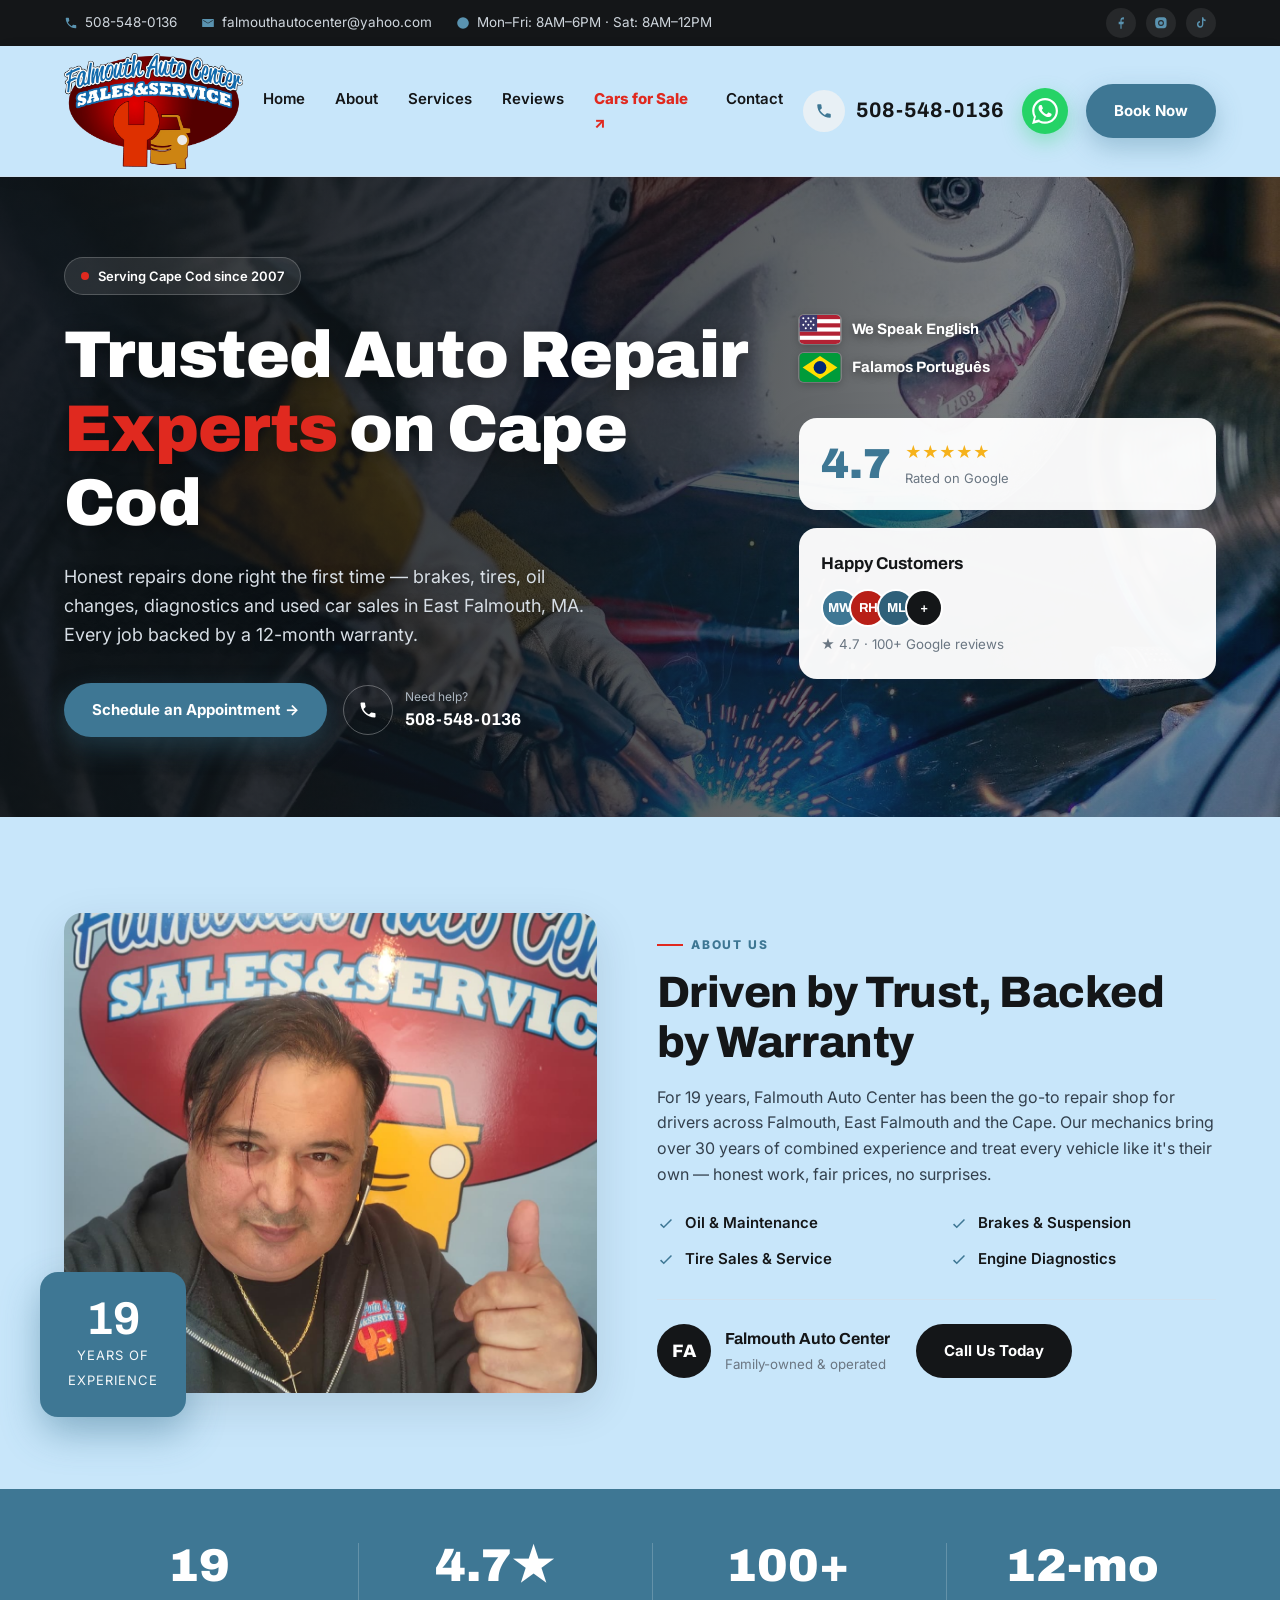
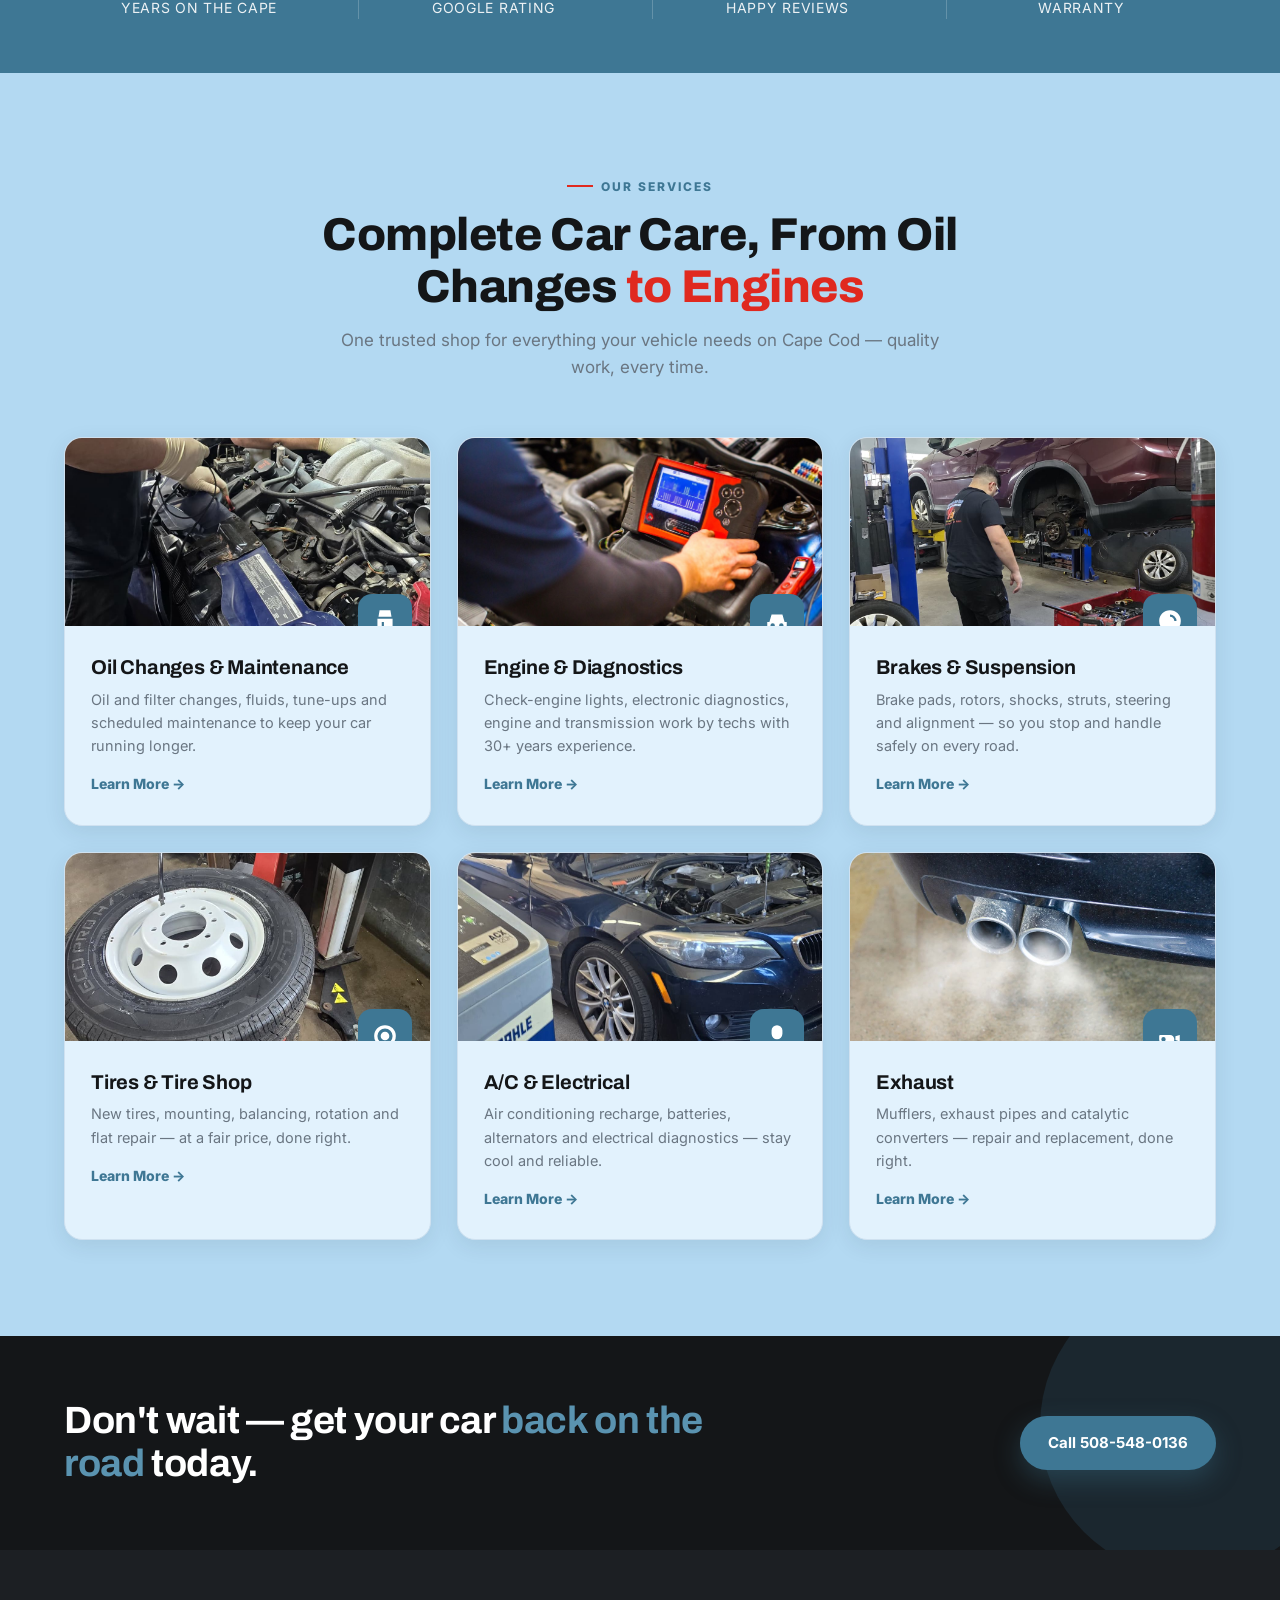
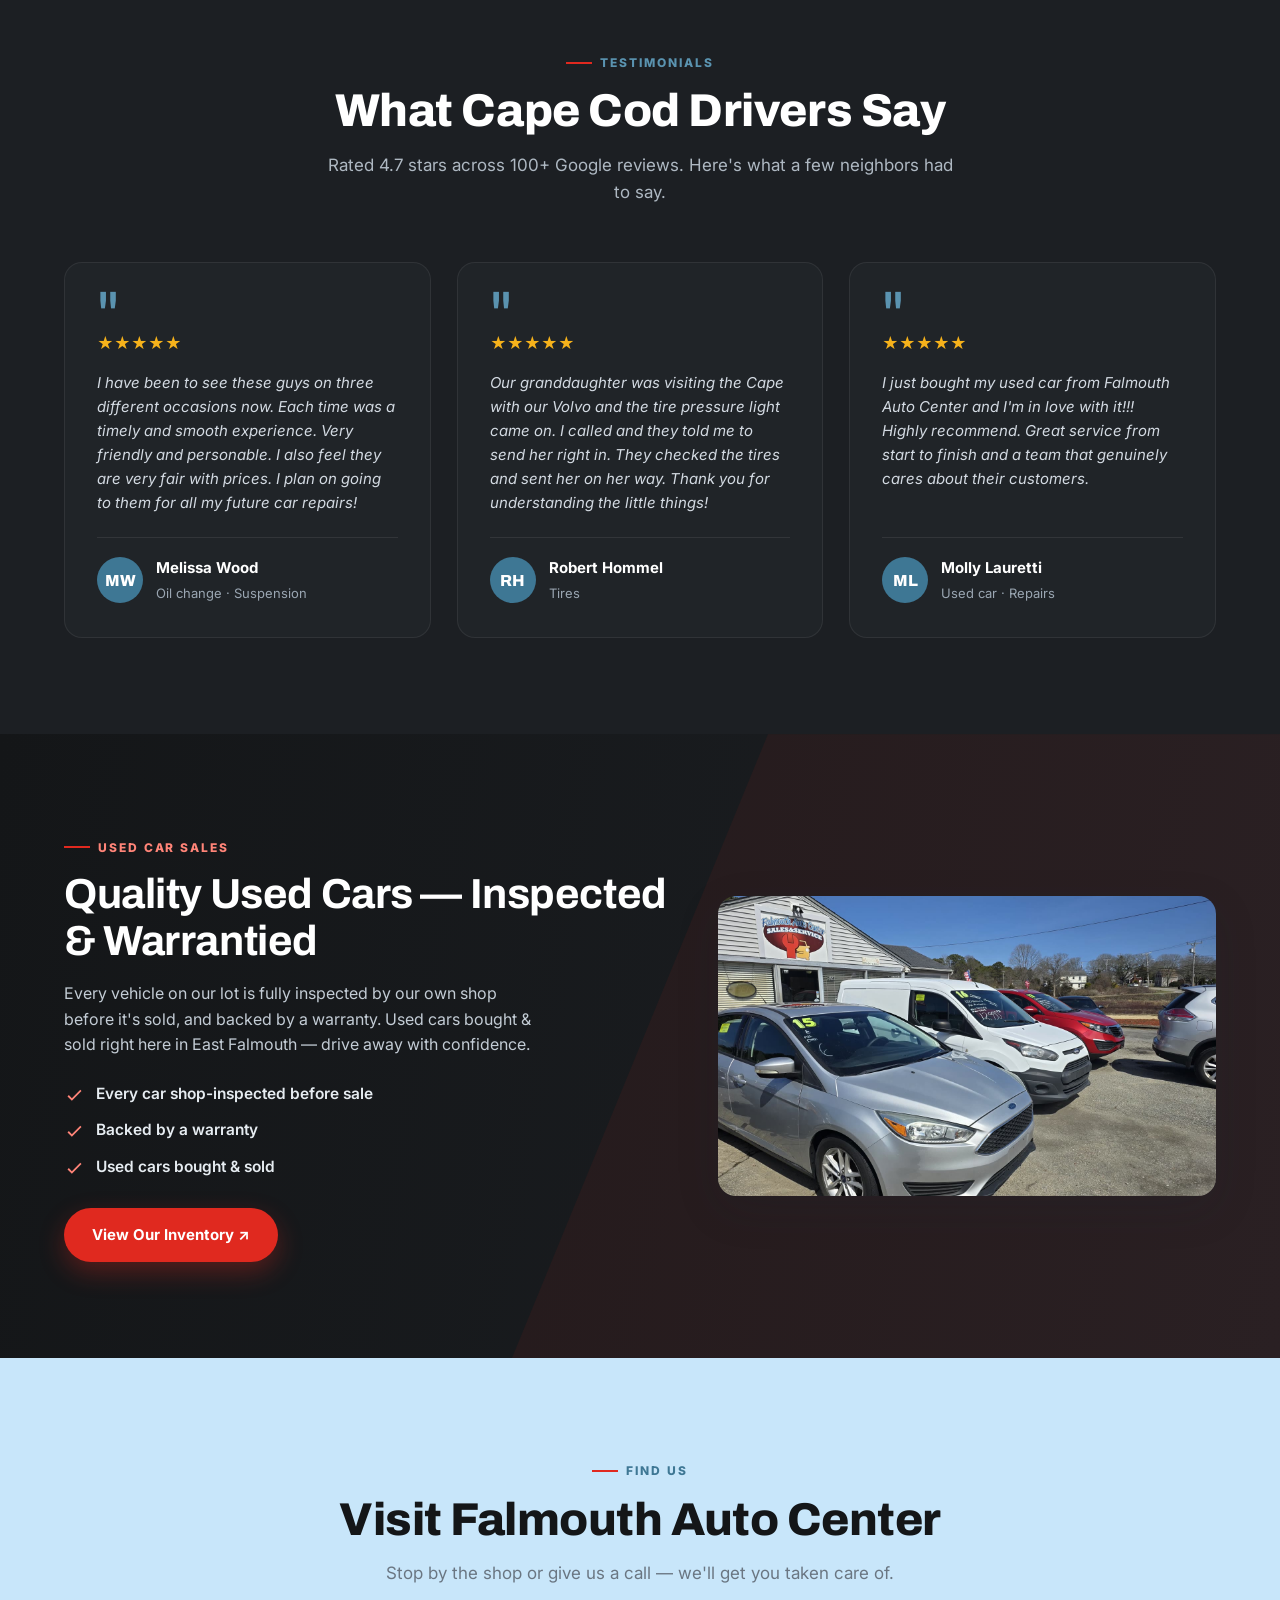
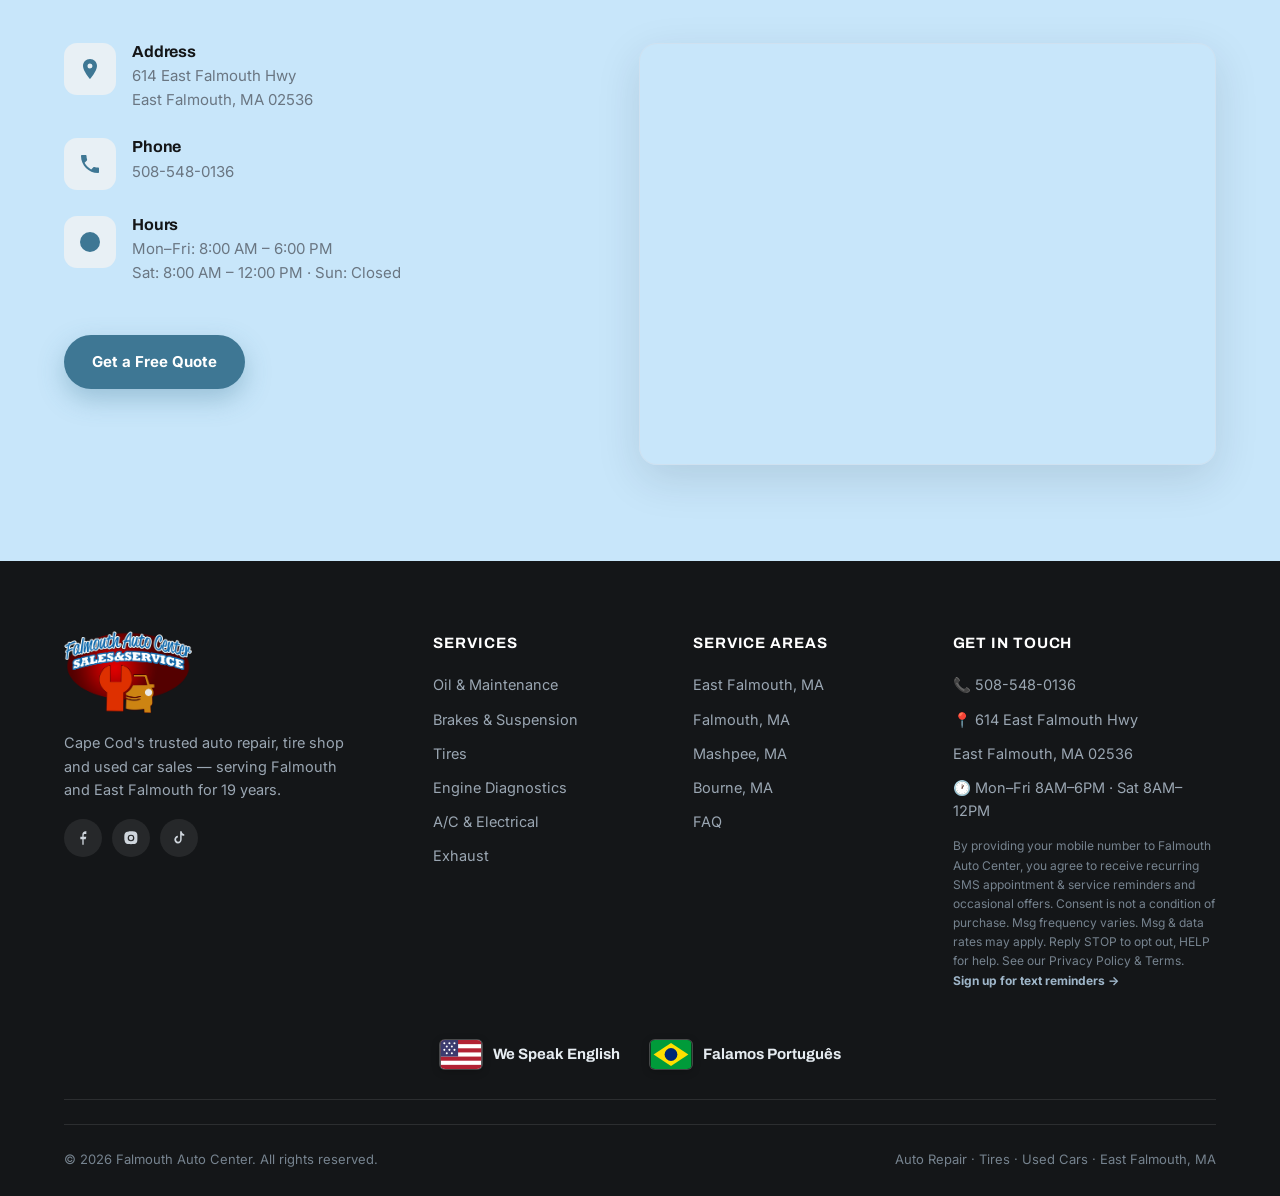
==== commit 9a7d0d9b: "Update Google rating 4.6 -> 4.7 across site + structured data Co-Authored-By: Claude Opus 4.8 <norep" ====
--- a/index.html
+++ b/index.html
@@ -3,17 +3,18 @@
 <head>
 <meta charset="UTF-8">
 <meta name="viewport" content="width=device-width, initial-scale=1.0">
+<meta name="google-site-verification" content="d4ymp0FKBRwe7VTvbN1KTRrrmKkMYVaNk-e6uS3BQXE" />
 <title>Auto Repair in Falmouth & Cape Cod, MA | Falmouth Auto Center | Tires, Brakes, Oil Change</title>
-<meta name="description" content="Trusted auto repair in East Falmouth, MA for 19 years. Brakes, tires, oil changes, engine diagnostics, A/C & used car sales. 4.6★ with 100+ reviews. Every repair backed by a 12-month warranty. Call 508-548-0136.">
-<link rel="canonical" href="https://falmouthautocenter.com/">
+<meta name="description" content="Trusted auto repair in East Falmouth, MA for 19 years. Brakes, tires, oil changes, engine diagnostics, A/C & used car sales. 4.7★ with 100+ reviews. Every repair backed by a 12-month warranty. Call 508-548-0136.">
+<link rel="canonical" href="https://www.falmouthautocenter.com/">
 <link rel="icon" type="image/png" href="/images/logo-old.png">
 <link rel="apple-touch-icon" href="/images/logo-old.png">
 <meta name="robots" content="index, follow">
 <meta property="og:type" content="website">
 <meta property="og:title" content="Falmouth Auto Center — Cape Cod's Trusted Auto Repair for 19 Years">
-<meta property="og:description" content="Brakes, tires, oil changes, diagnostics & used cars in East Falmouth, MA. 4.6★, 100+ reviews, 12-month warranty.">
-<meta property="og:image" content="https://falmouthautocenter.com/images/hero-engine.jpg">
-<meta property="og:url" content="https://falmouthautocenter.com/">
+<meta property="og:description" content="Brakes, tires, oil changes, diagnostics & used cars in East Falmouth, MA. 4.7★, 100+ reviews, 12-month warranty.">
+<meta property="og:image" content="https://www.falmouthautocenter.com/images/hero-engine.jpg">
+<meta property="og:url" content="https://www.falmouthautocenter.com/">
 <link rel="preconnect" href="https://fonts.googleapis.com">
 <link rel="preconnect" href="https://fonts.gstatic.com" crossorigin>
 <link href="https://fonts.googleapis.com/css2?family=Inter:wght@400;500;600;700&family=Archivo:wght@600;700;800;900&display=swap" rel="stylesheet">
@@ -23,15 +24,15 @@
 {
   "@context": "https://schema.org",
   "@type": "AutoRepair",
-  "@id": "https://falmouthautocenter.com/#business",
+  "@id": "https://www.falmouthautocenter.com/#business",
   "name": "Falmouth Auto Center",
   "legalName": "Falmouth Auto Center Inc",
-  "url": "https://falmouthautocenter.com/",
-  "logo": "https://falmouthautocenter.com/images/logo-old.png",
+  "url": "https://www.falmouthautocenter.com/",
+  "logo": "https://www.falmouthautocenter.com/images/logo-old.png",
   "image": [
-    "https://falmouthautocenter.com/images/shop-1.jpg",
-    "https://falmouthautocenter.com/images/shop-2.jpg",
-    "https://falmouthautocenter.com/images/hero-engine.jpg"
+    "https://www.falmouthautocenter.com/images/shop-1.jpg",
+    "https://www.falmouthautocenter.com/images/shop-2.jpg",
+    "https://www.falmouthautocenter.com/images/hero-engine.jpg"
   ],
   "telephone": "+1-508-548-0136",
   "email": "falmouthautocenter@yahoo.com",
@@ -52,15 +53,15 @@
     {"@type":"OpeningHoursSpecification","dayOfWeek":["Monday","Tuesday","Wednesday","Thursday","Friday"],"opens":"08:00","closes":"18:00"},
     {"@type":"OpeningHoursSpecification","dayOfWeek":"Saturday","opens":"08:00","closes":"12:00"}
   ],
-  "aggregateRating": {"@type":"AggregateRating","ratingValue":"4.6","reviewCount":"100","bestRating":"5","worstRating":"1"},
-  "sameAs": ["https://www.facebook.com/profile.php?id=100063505214688","https://www.instagram.com/falmouthautocenter/","https://www.tiktok.com/@falmouthautocenter"],
+  "aggregateRating": {"@type":"AggregateRating","ratingValue":"4.7","reviewCount":"100","bestRating":"5","worstRating":"1"},
+  "sameAs": ["https://www.facebook.com/profile.php?id=100063505214688","https://www.instagram.com/falmouthautocenter/","https://www.tiktok.com/@falmouthautocenter","https://www.youtube.com/@luizboss"],
   "makesOffer": [
-    {"@type":"Offer","itemOffered":{"@type":"Service","name":"Oil Changes & Maintenance","url":"https://falmouthautocenter.com/services/oil-change-maintenance"}},
-    {"@type":"Offer","itemOffered":{"@type":"Service","name":"Engine & Diagnostics","url":"https://falmouthautocenter.com/services/engine-diagnostics"}},
-    {"@type":"Offer","itemOffered":{"@type":"Service","name":"Brake & Suspension Repair","url":"https://falmouthautocenter.com/services/brakes-suspension"}},
-    {"@type":"Offer","itemOffered":{"@type":"Service","name":"Tires & Tire Shop","url":"https://falmouthautocenter.com/services/tires"}},
-    {"@type":"Offer","itemOffered":{"@type":"Service","name":"A/C & Electrical","url":"https://falmouthautocenter.com/services/ac-electrical"}},
-    {"@type":"Offer","itemOffered":{"@type":"Service","name":"Exhaust Repair","url":"https://falmouthautocenter.com/services/exhaust"}}
+    {"@type":"Offer","itemOffered":{"@type":"Service","name":"Oil Changes & Maintenance","url":"https://www.falmouthautocenter.com/services/oil-change-maintenance"}},
+    {"@type":"Offer","itemOffered":{"@type":"Service","name":"Engine & Diagnostics","url":"https://www.falmouthautocenter.com/services/engine-diagnostics"}},
+    {"@type":"Offer","itemOffered":{"@type":"Service","name":"Brake & Suspension Repair","url":"https://www.falmouthautocenter.com/services/brakes-suspension"}},
+    {"@type":"Offer","itemOffered":{"@type":"Service","name":"Tires & Tire Shop","url":"https://www.falmouthautocenter.com/services/tires"}},
+    {"@type":"Offer","itemOffered":{"@type":"Service","name":"A/C & Electrical","url":"https://www.falmouthautocenter.com/services/ac-electrical"}},
+    {"@type":"Offer","itemOffered":{"@type":"Service","name":"Exhaust Repair","url":"https://www.falmouthautocenter.com/services/exhaust"}}
   ]
 }
 </script>
@@ -381,7 +382,7 @@
       </div>
       <div class="float-card">
         <div class="fc-rating">
-          <div class="big">4.6</div>
+          <div class="big">4.7</div>
           <div><div class="stars">★★★★★</div><small>Rated on Google</small></div>
         </div>
       </div>
@@ -393,7 +394,7 @@
           <span style="background:#2f6079">ML</span>
           <span style="background:#141618">+</span>
         </div>
-        <small style="color:var(--mut)">★ 4.6 · 100+ Google reviews</small>
+        <small style="color:var(--mut)">★ 4.7 · 100+ Google reviews</small>
       </div>
     </div>
   </div>
@@ -431,7 +432,7 @@
 <div class="stats">
   <div class="wrap">
     <div class="s"><b>19</b><span>Years on the Cape</span></div>
-    <div class="s"><b>4.6★</b><span>Google Rating</span></div>
+    <div class="s"><b>4.7★</b><span>Google Rating</span></div>
     <div class="s"><b>100+</b><span>Happy Reviews</span></div>
     <div class="s"><b>12-mo</b><span>Warranty</span></div>
   </div>
@@ -488,7 +489,7 @@
     <div class="sec-head">
       <div class="eyebrow" style="color:#5a93b0">Testimonials</div>
       <h2>What Cape Cod Drivers Say</h2>
-      <p>Rated 4.6 stars across 100+ Google reviews. Here's what a few neighbors had to say.</p>
+      <p>Rated 4.7 stars across 100+ Google reviews. Here's what a few neighbors had to say.</p>
     </div>
     <div class="rev-grid">
       <div class="rev">
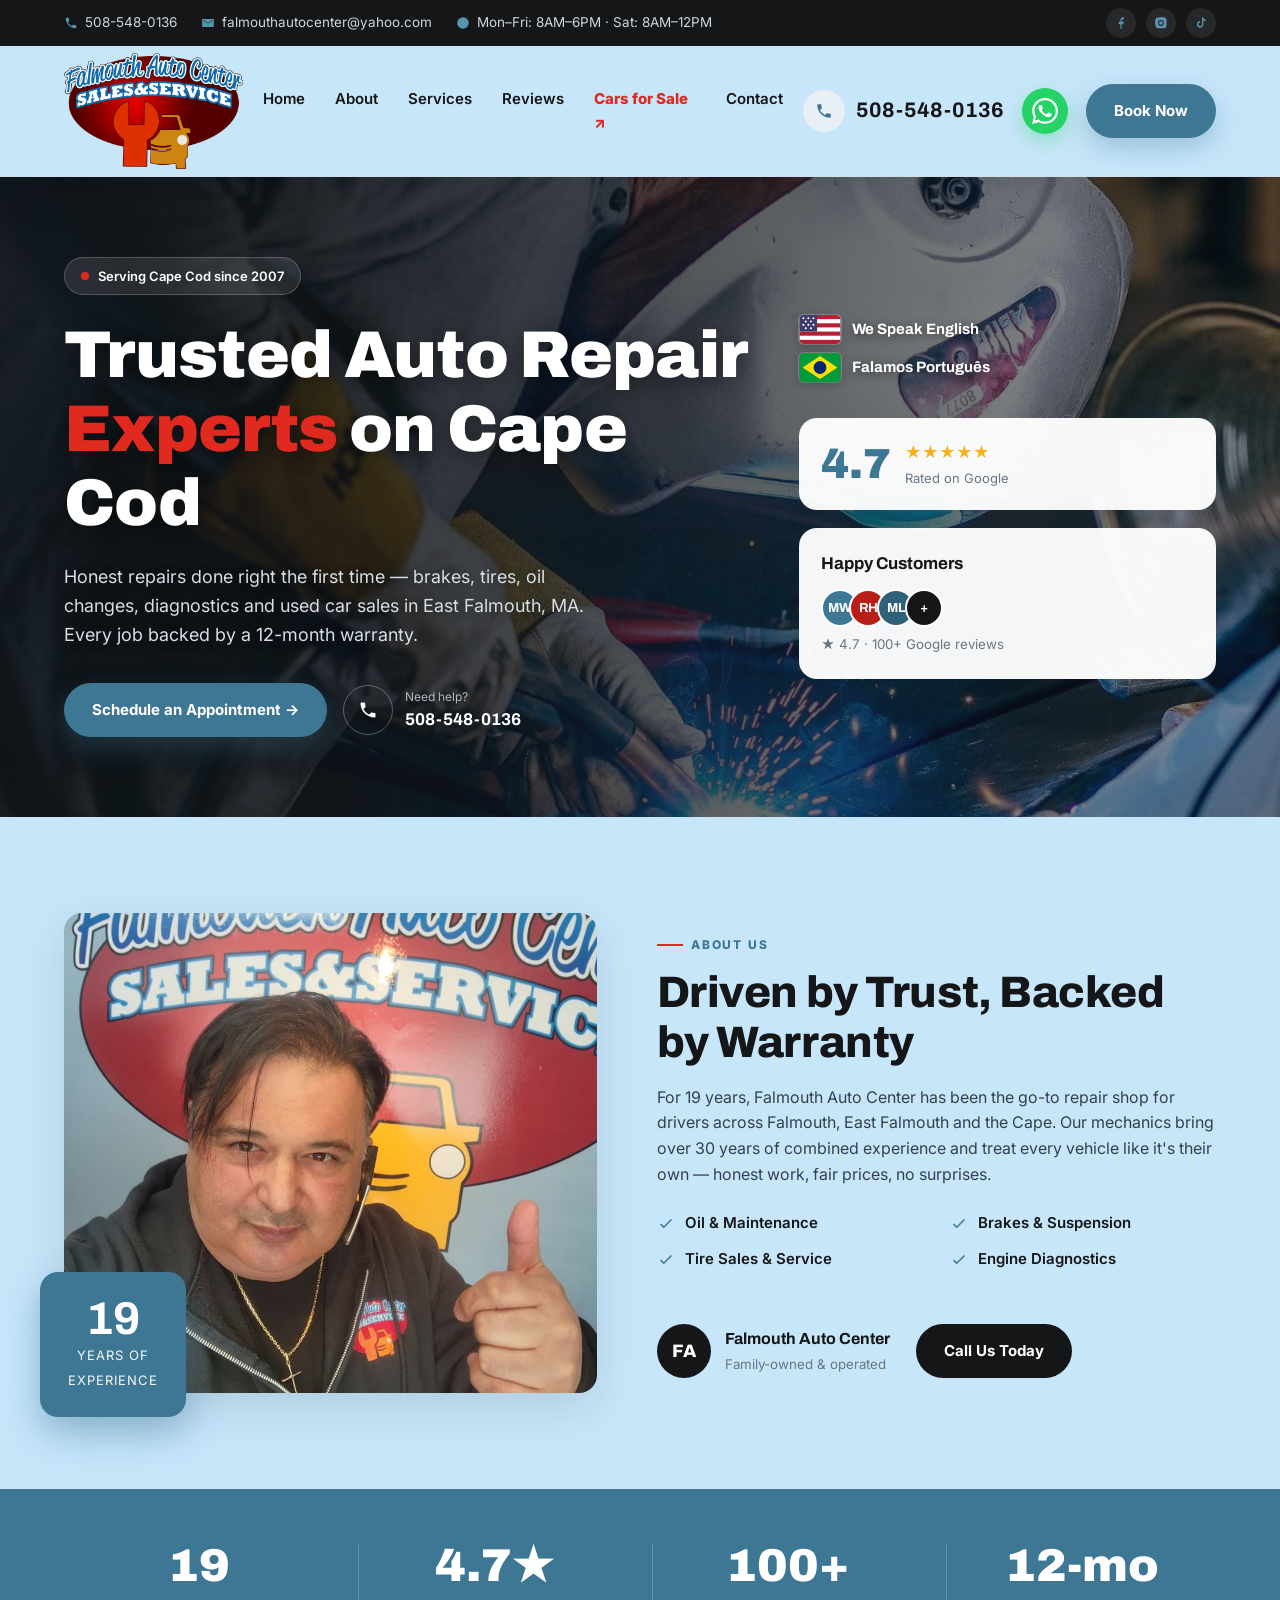
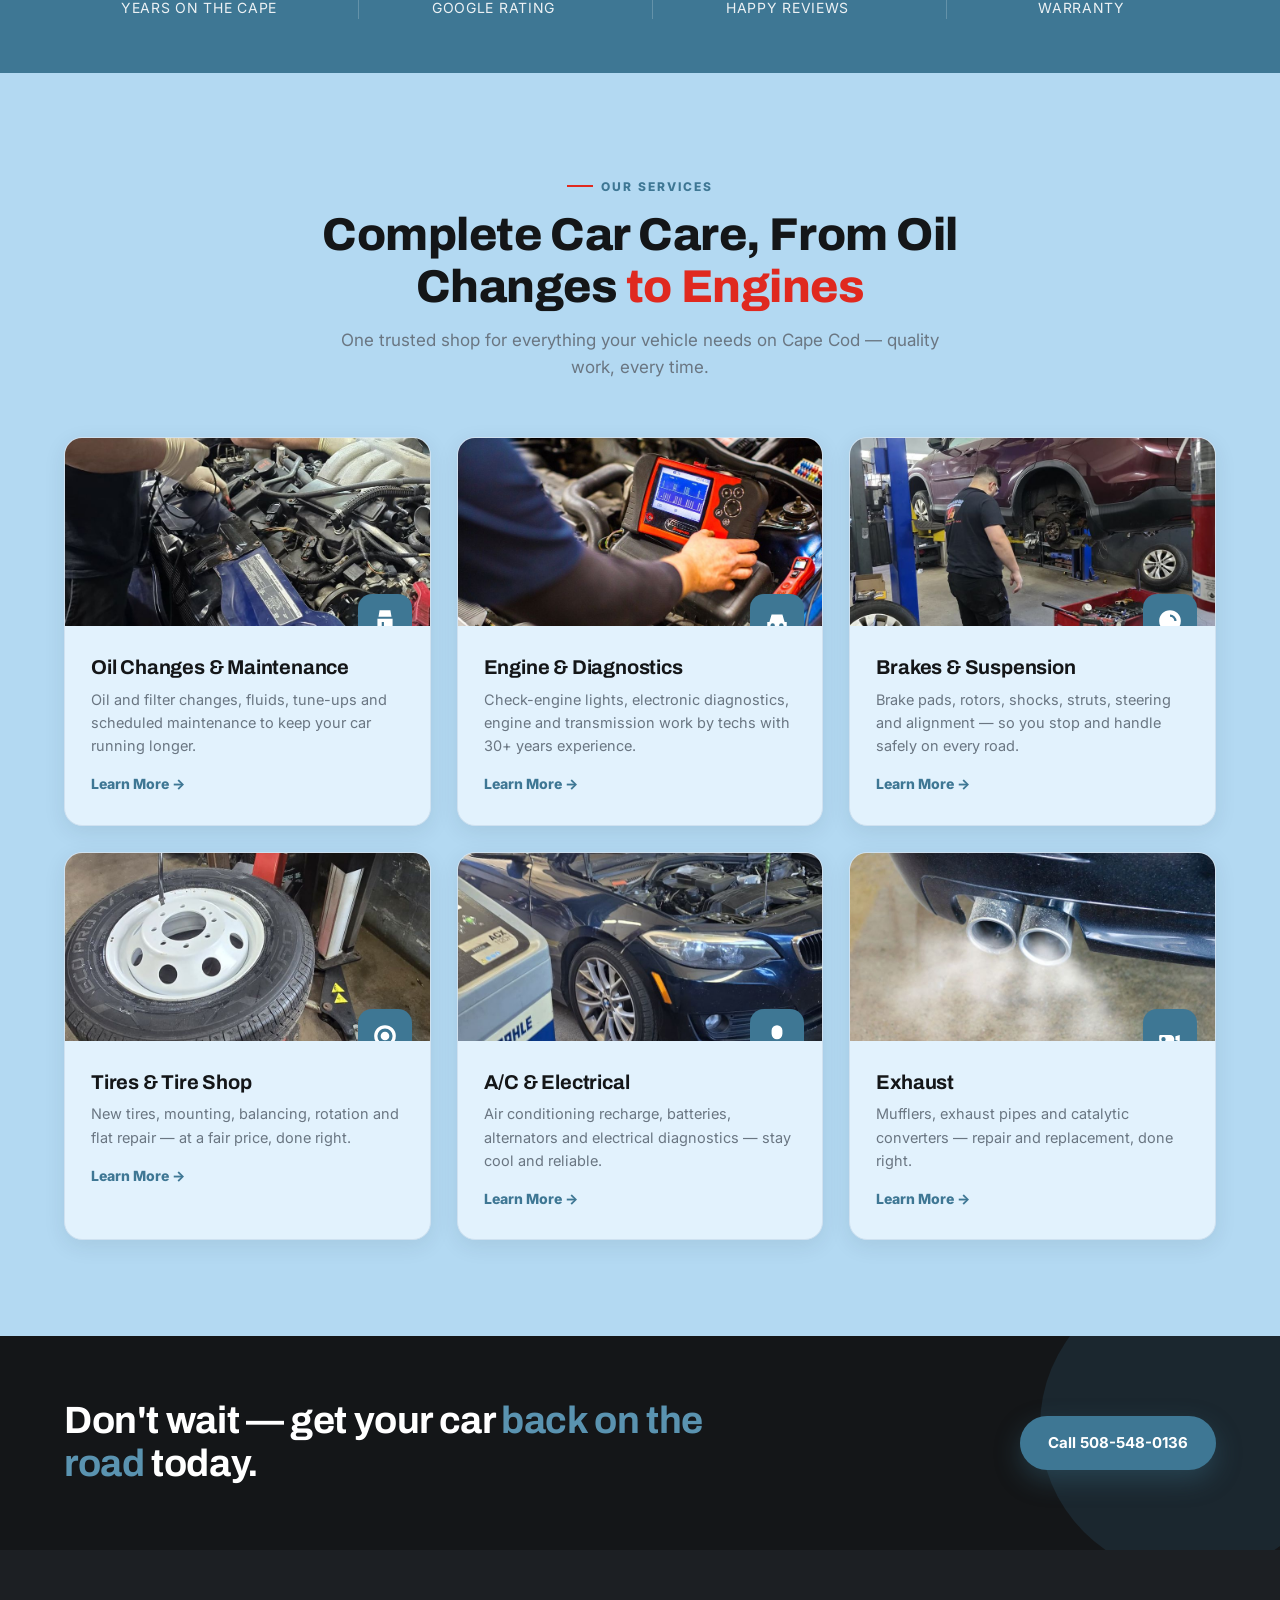
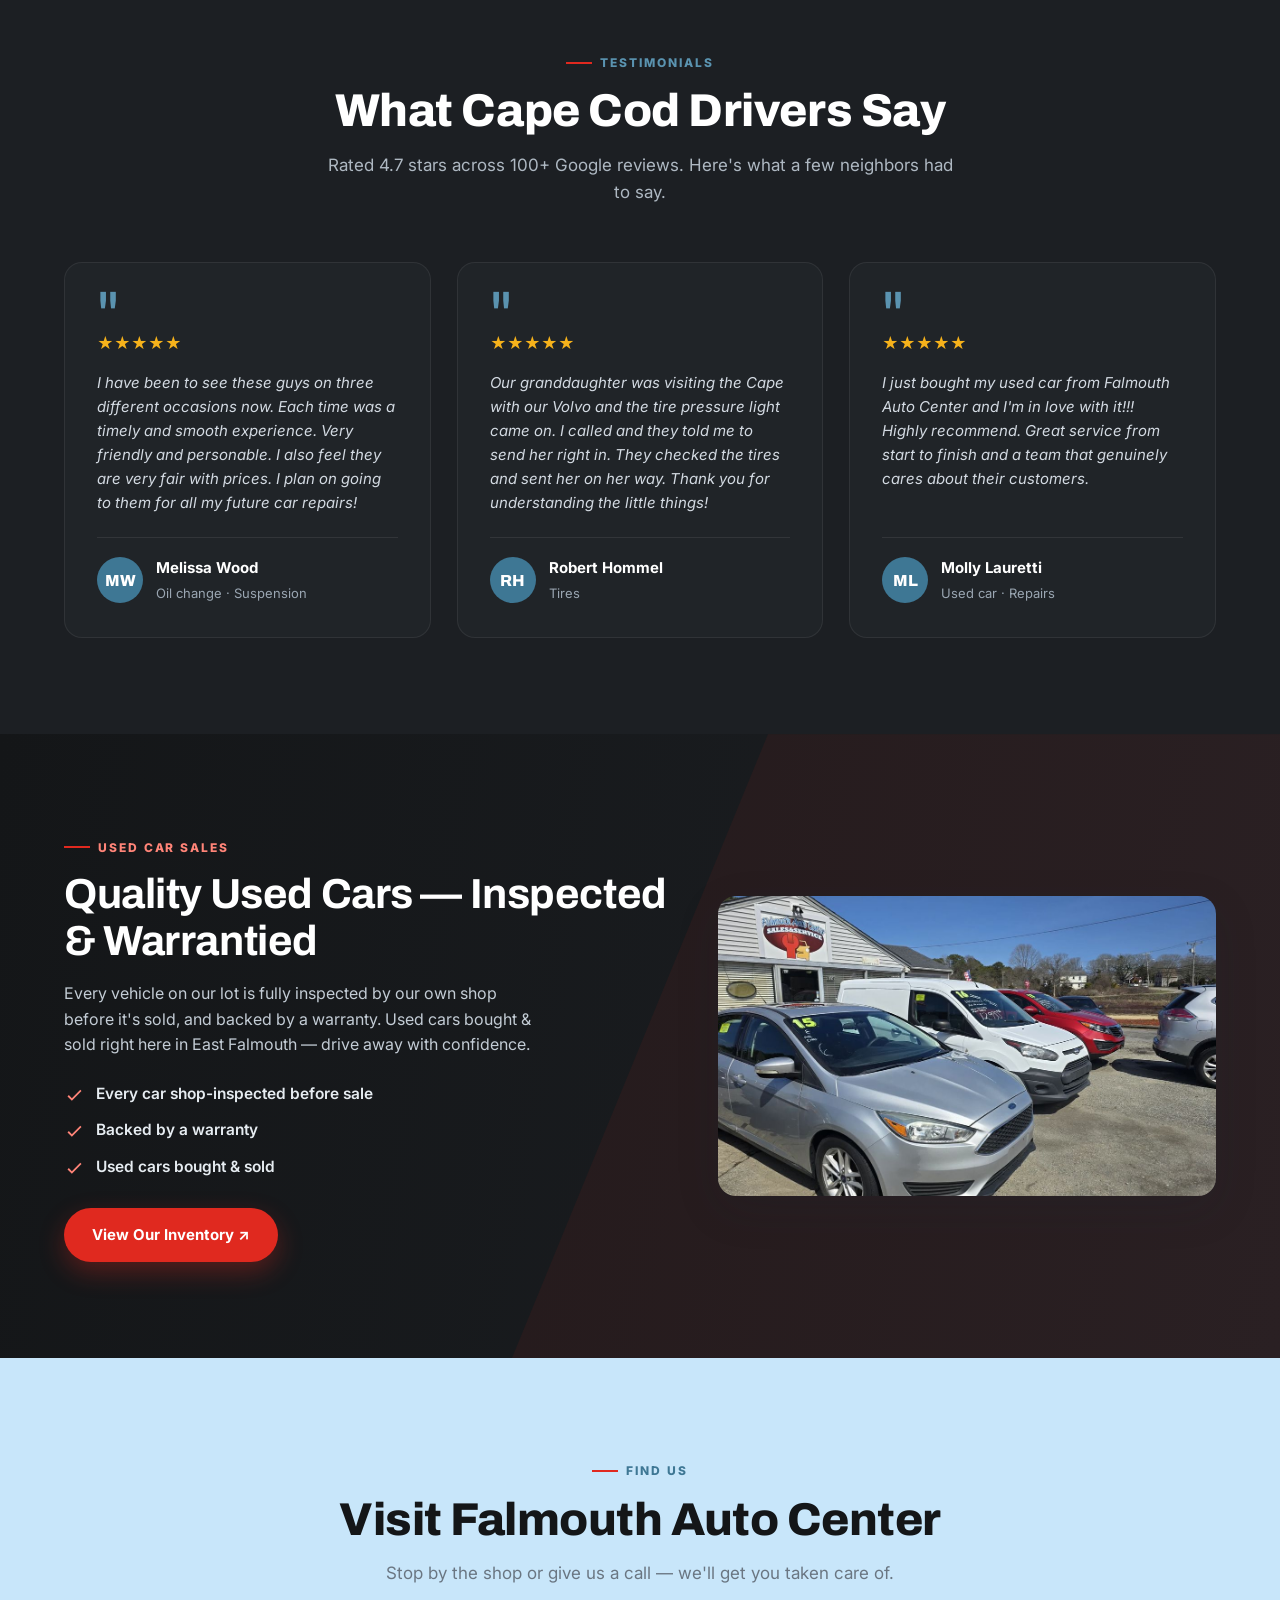
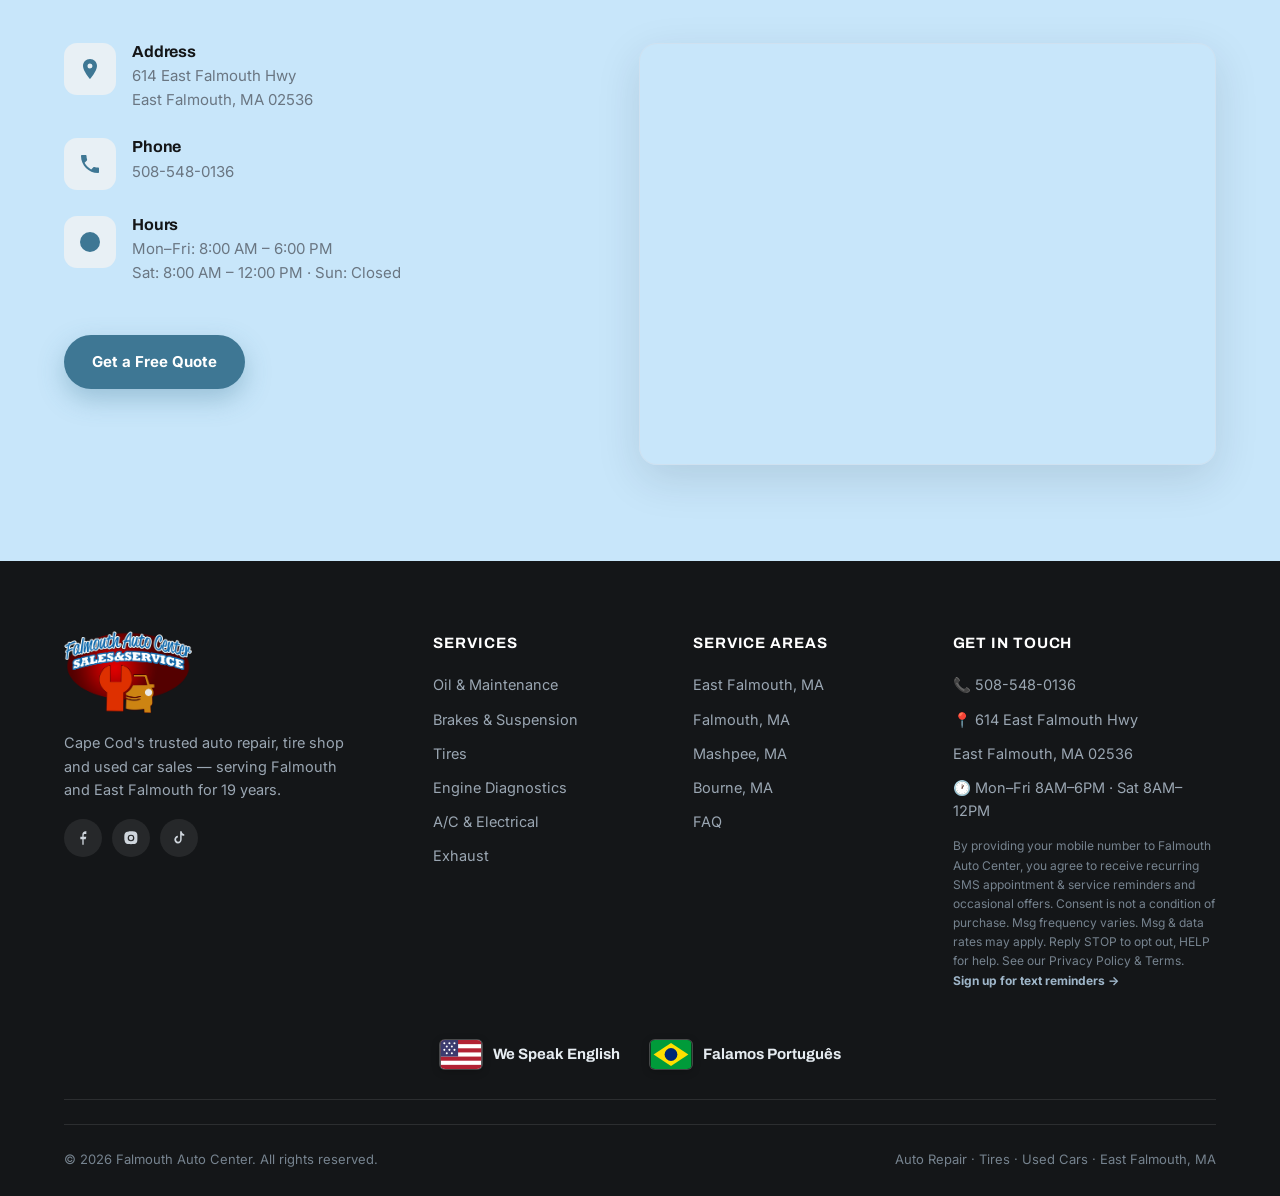
==== commit 22e71644: "fix: nota 4.7 em todas as paginas, topo do celular e fotos mais leves - Nota do Google: a home dizia" ====
--- a/index.html
+++ b/index.html
@@ -303,11 +303,24 @@
     section{padding:68px 0}
   }
   @media(max-width:620px){
-    .topbar .tb-left{gap:14px;font-size:12px}
-    .nav-cta .phone-top b{font-size:18px}
+    .topbar .wrap{height:auto;padding-top:8px;padding-bottom:8px;row-gap:4px}
+    .topbar .tb-left{gap:6px 14px;font-size:12px}
+    .nav{gap:10px}
+    .brand{flex-shrink:0}
+    .brand img{height:56px}
+    .nav-cta{gap:10px}
+    .nav-cta>.btn-steel{display:none}
+    .phone-top .pi{display:none}
+    .nav-cta .phone-top b{font-size:16px}
+    .wa-btn{width:38px;height:38px}
+    .wa-btn svg{width:22px;height:22px}
     .grid-3,.svc-icon,.rev-grid,.foot-grid{grid-template-columns:1fr}
     .stats .wrap{grid-template-columns:1fr 1fr}
     .cta-band .wrap{flex-direction:column;text-align:center}
+  }
+  @media(max-width:380px){
+    .phone-top .pi{display:flex;width:38px;height:38px}
+    .phone-top b{display:none}
   }
 </style>
 </head>
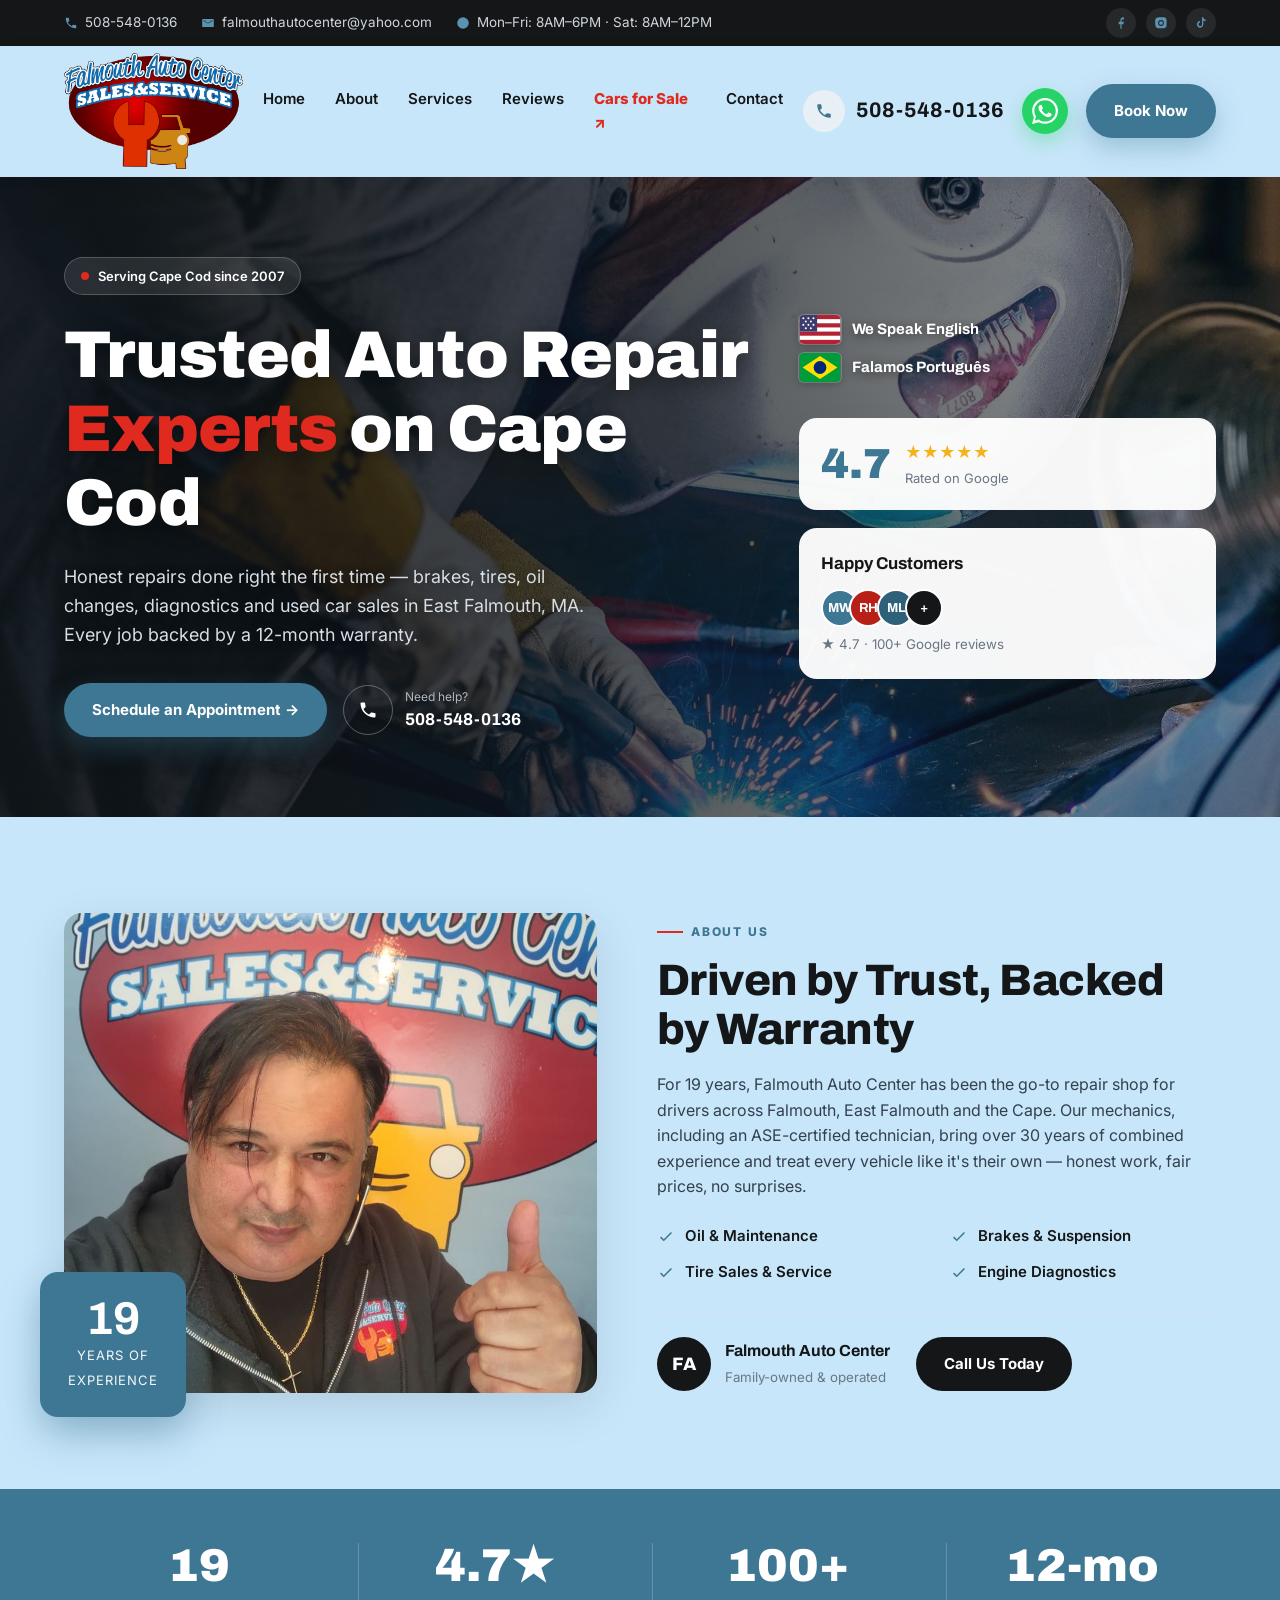
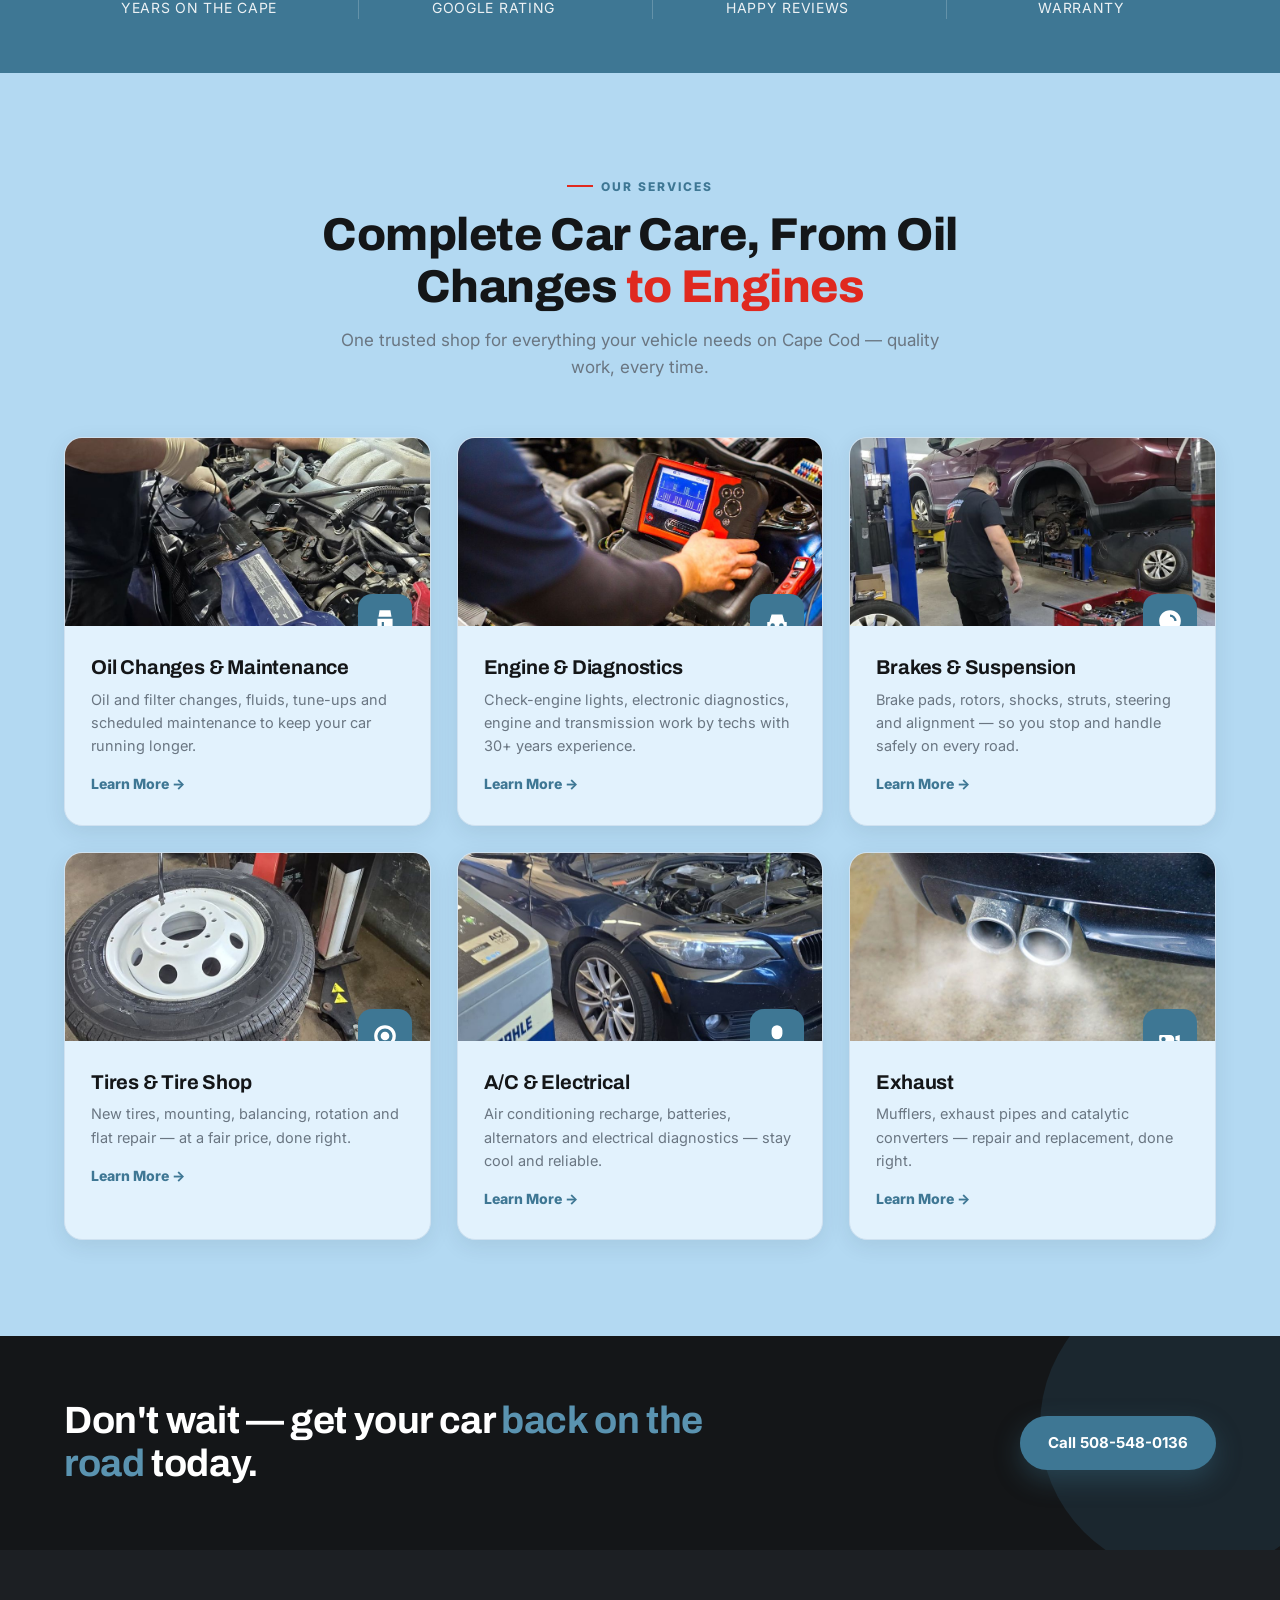
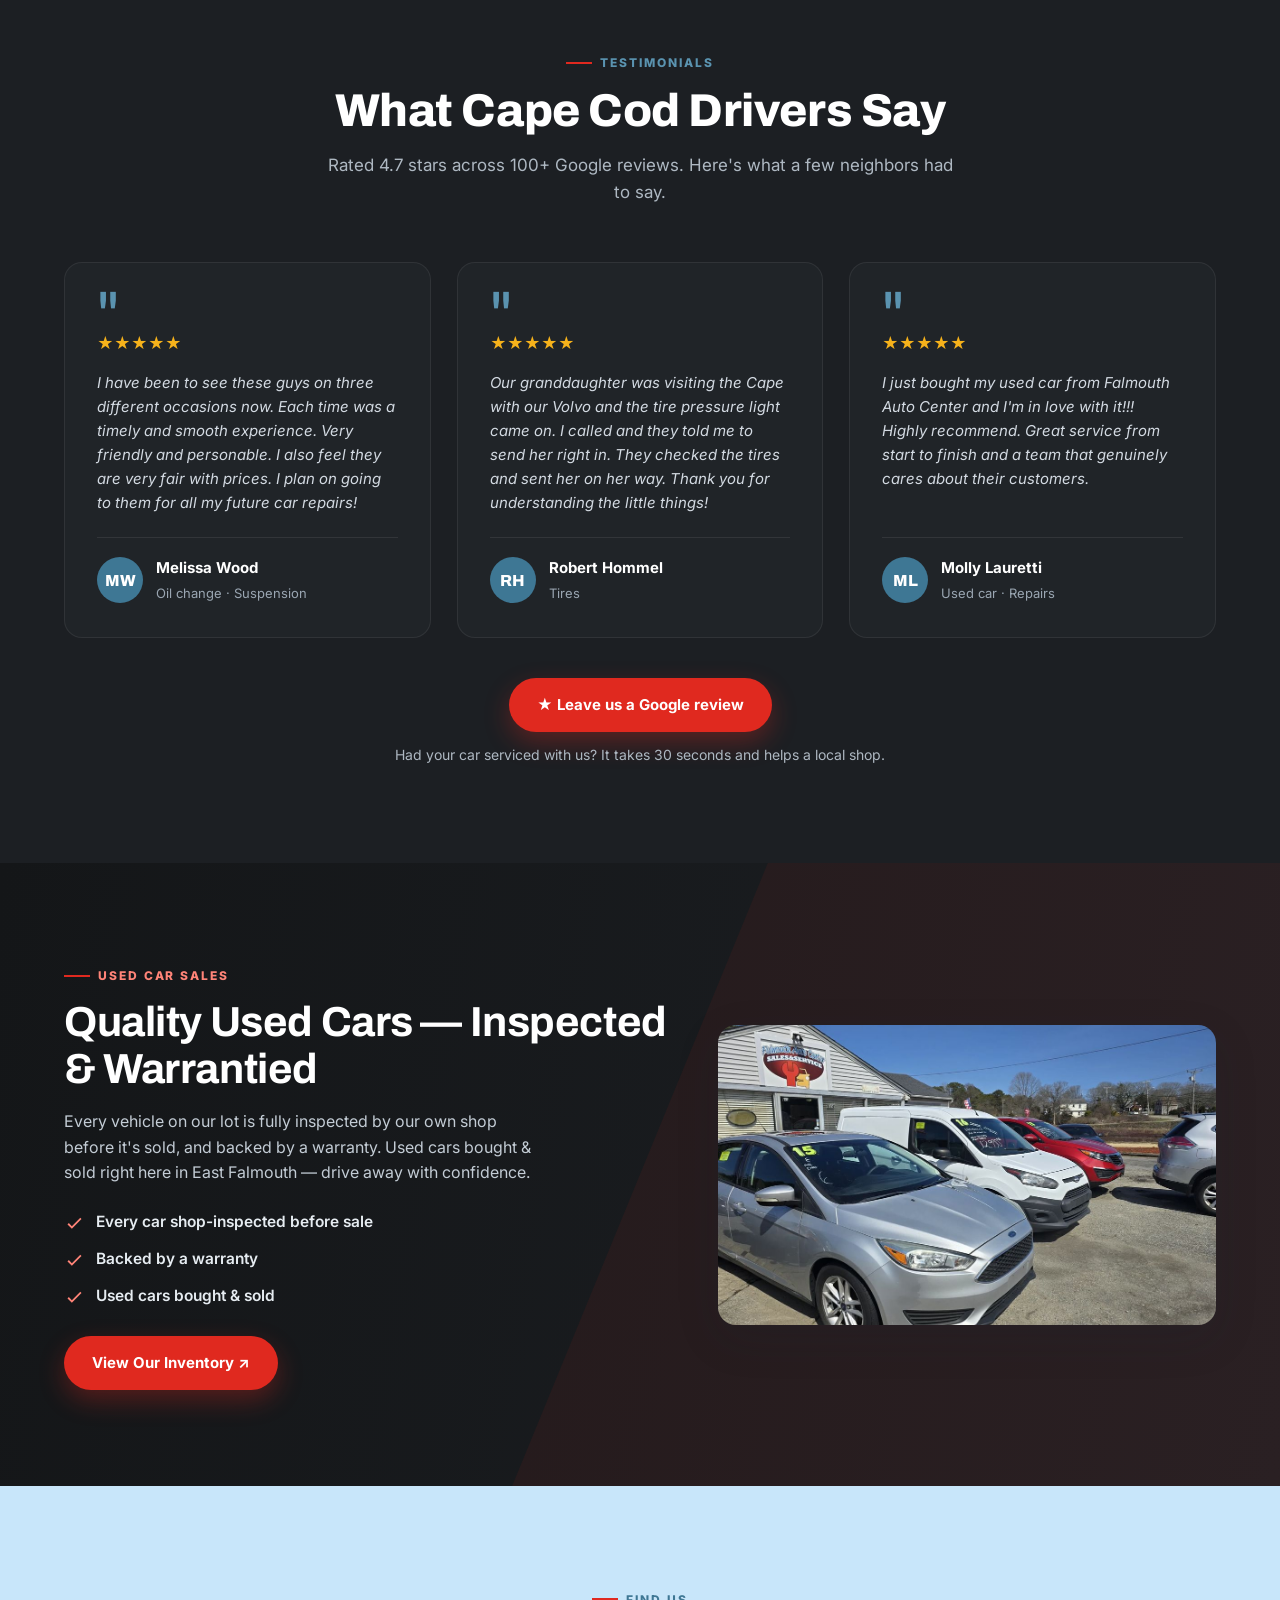
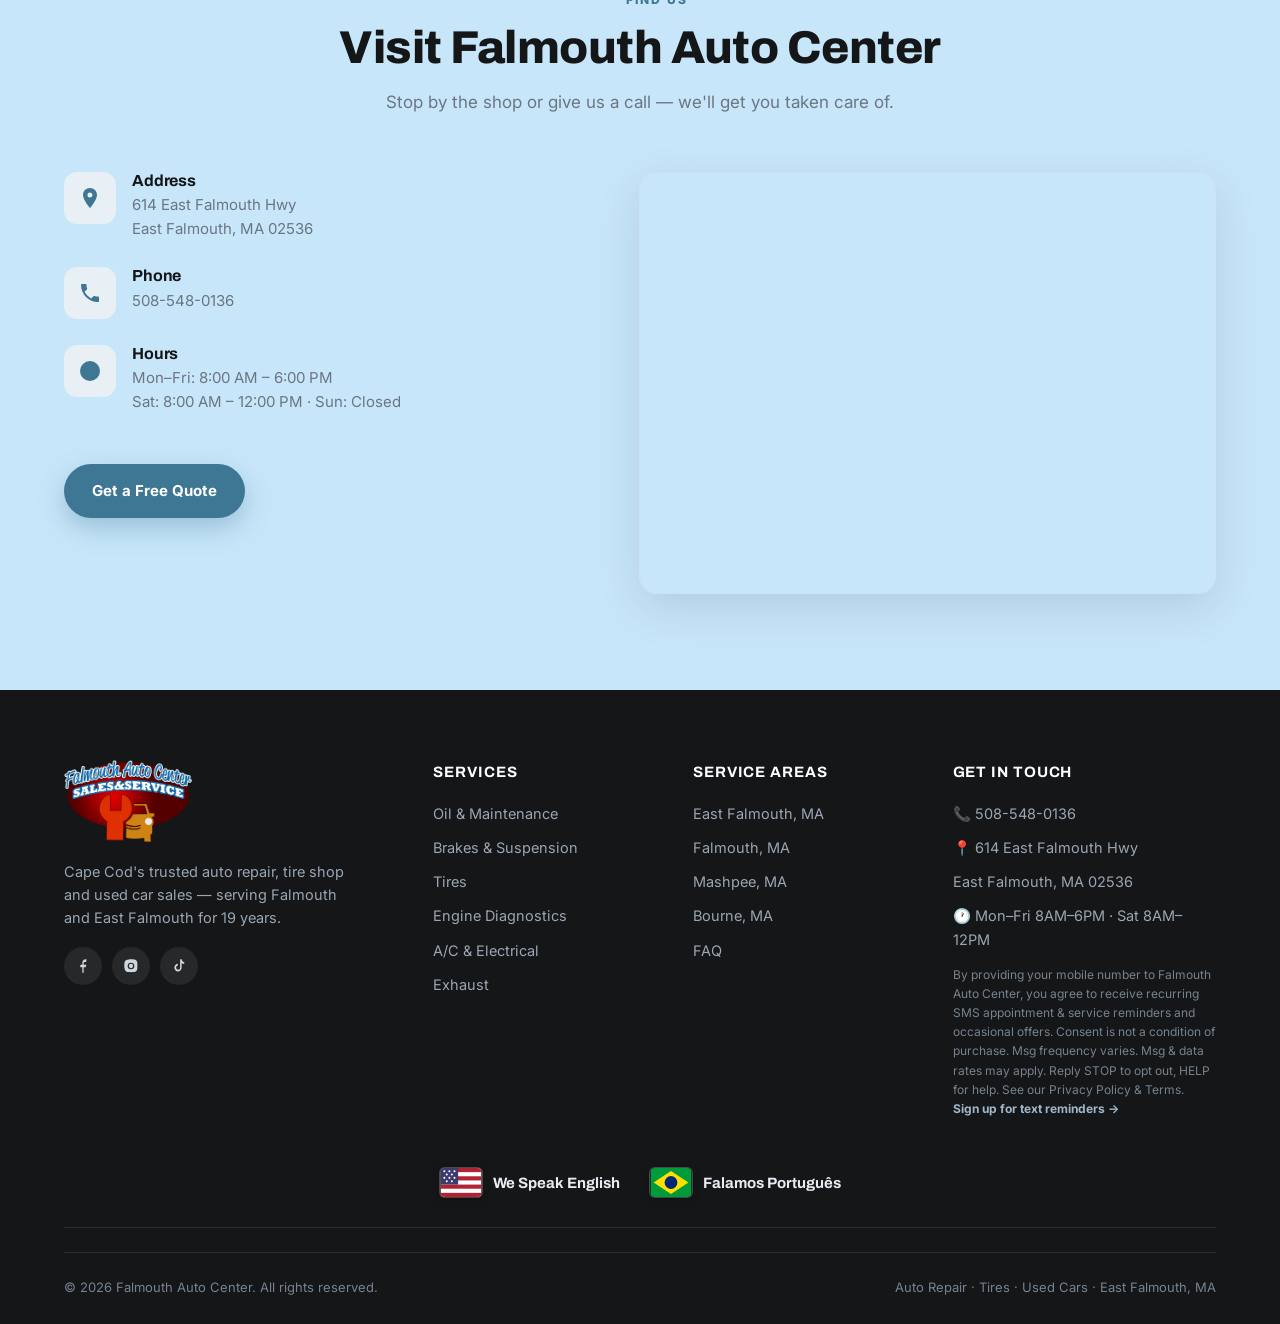
==== commit 76d5c260: "feat: botao de avaliacao no Google + tecnico ASE certificado - Botao "Leave us a Google review" abai" ====
--- a/index.html
+++ b/index.html
@@ -233,6 +233,8 @@
   .reviews h2{color:#fff}
   .reviews .sec-head p{color:#aeb8c2}
   .rev-grid{display:grid;grid-template-columns:repeat(3,1fr);gap:26px}
+  .rev-cta{display:flex;flex-direction:column;align-items:center;gap:12px;margin-top:40px;text-align:center}
+  .rev-cta small{color:#aeb8c2;font-size:14px}
   .rev{background:var(--panel);border:1px solid rgba(255,255,255,.07);border-radius:var(--r);padding:32px;display:flex;flex-direction:column}
   .rev .q{color:var(--steel-l);font-family:'Archivo';font-size:60px;line-height:.6;height:30px}
   .rev .stars{color:var(--gold);margin:6px 0 14px}
@@ -423,7 +425,7 @@
     <div class="about-txt">
       <div class="eyebrow">About Us</div>
       <h2>Driven by Trust, Backed by Warranty</h2>
-      <p>For 19 years, Falmouth Auto Center has been the go-to repair shop for drivers across Falmouth, East Falmouth and the Cape. Our mechanics bring over 30 years of combined experience and treat every vehicle like it's their own — honest work, fair prices, no surprises.</p>
+      <p>For 19 years, Falmouth Auto Center has been the go-to repair shop for drivers across Falmouth, East Falmouth and the Cape. Our mechanics, including an ASE-certified technician, bring over 30 years of combined experience and treat every vehicle like it's their own — honest work, fair prices, no surprises.</p>
       <ul class="feat-2col">
         <li><svg width="18" height="18" viewBox="0 0 24 24"><path d="M9 16.2l-3.5-3.5L4 14.2 9 19l11-11-1.4-1.4z"/></svg> Oil & Maintenance</li>
         <li><svg width="18" height="18" viewBox="0 0 24 24"><path d="M9 16.2l-3.5-3.5L4 14.2 9 19l11-11-1.4-1.4z"/></svg> Brakes & Suspension</li>
@@ -520,6 +522,10 @@
         <p>I just bought my used car from Falmouth Auto Center and I'm in love with it!!! Highly recommend. Great service from start to finish and a team that genuinely cares about their customers.</p>
         <div class="who"><div class="av">ML</div><div><b>Molly Lauretti</b><small>Used car · Repairs</small></div></div>
       </div>
+    </div>
+    <div class="rev-cta">
+      <a href="https://g.page/r/CXg_KOHYyoAIEAI/review" target="_blank" rel="noopener" class="btn btn-red">&#9733; Leave us a Google review</a>
+      <small>Had your car serviced with us? It takes 30 seconds and helps a local shop.</small>
     </div>
   </div>
 </section>
